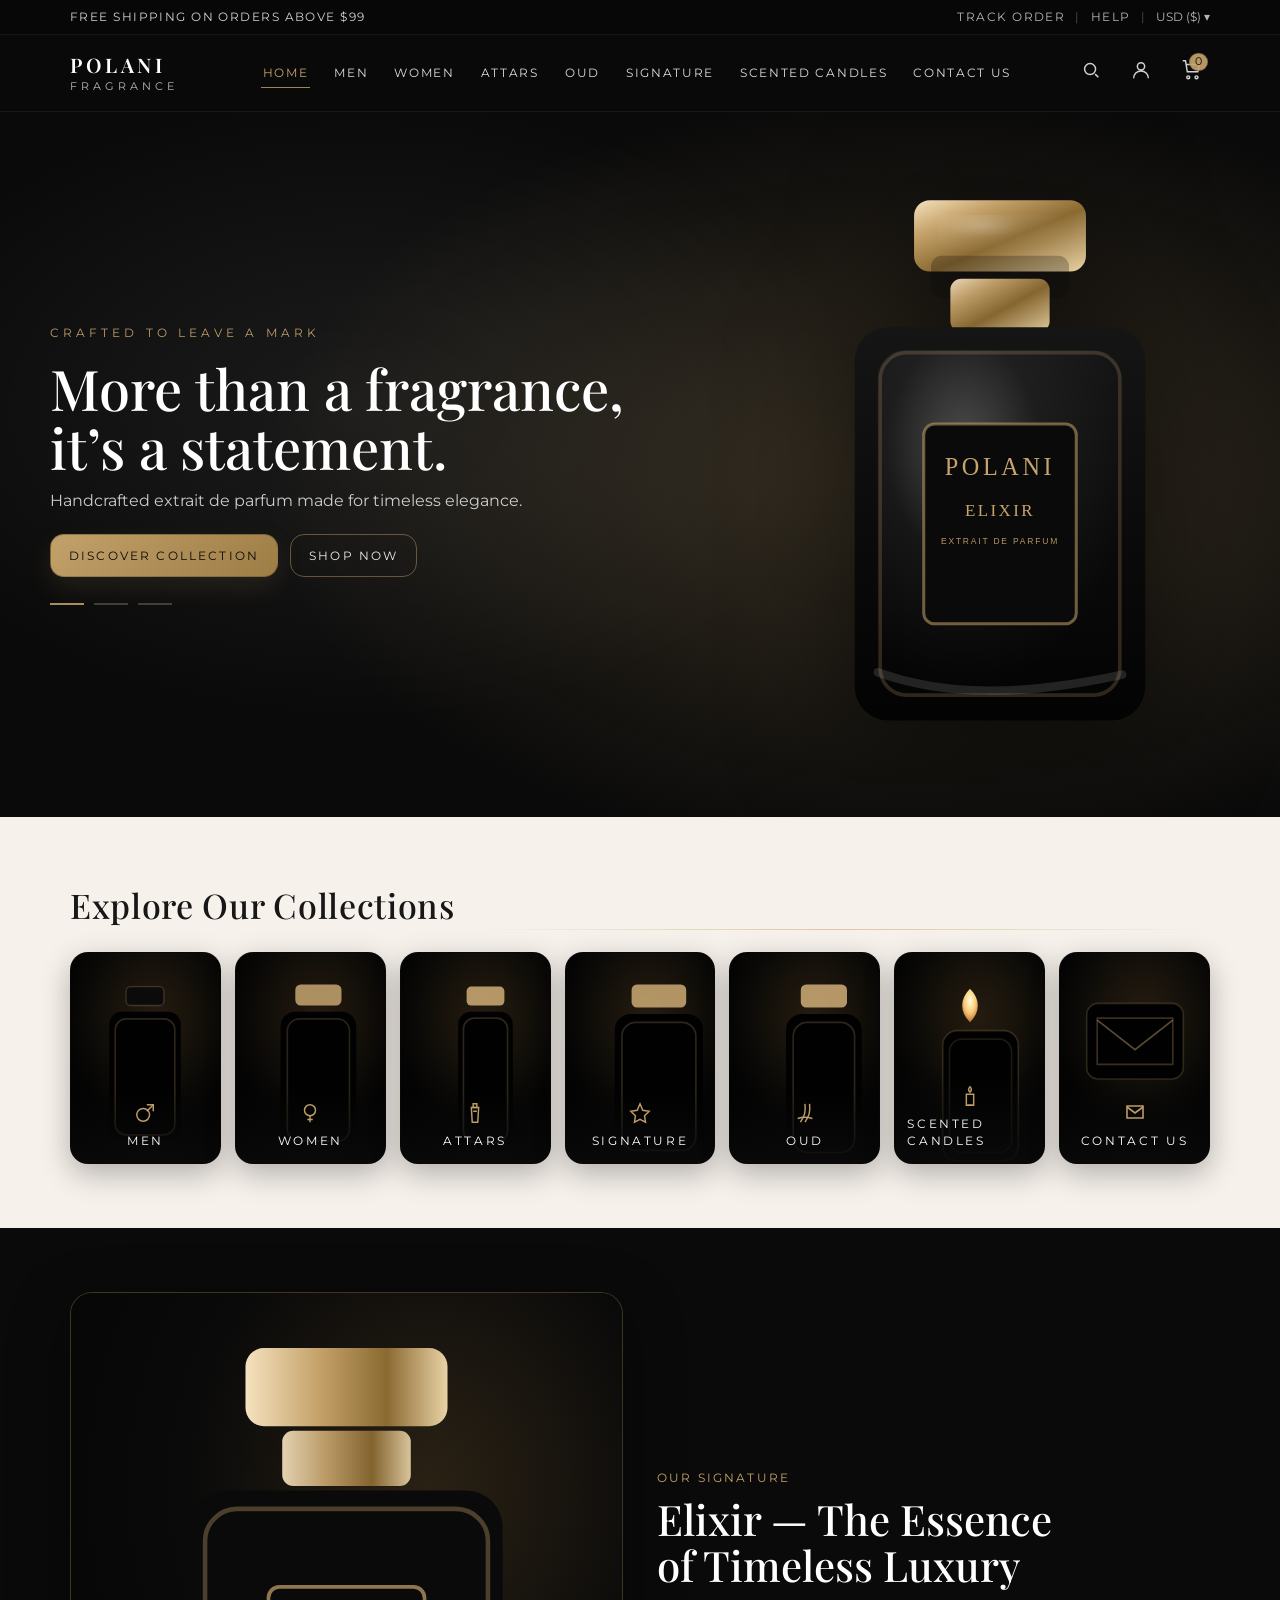
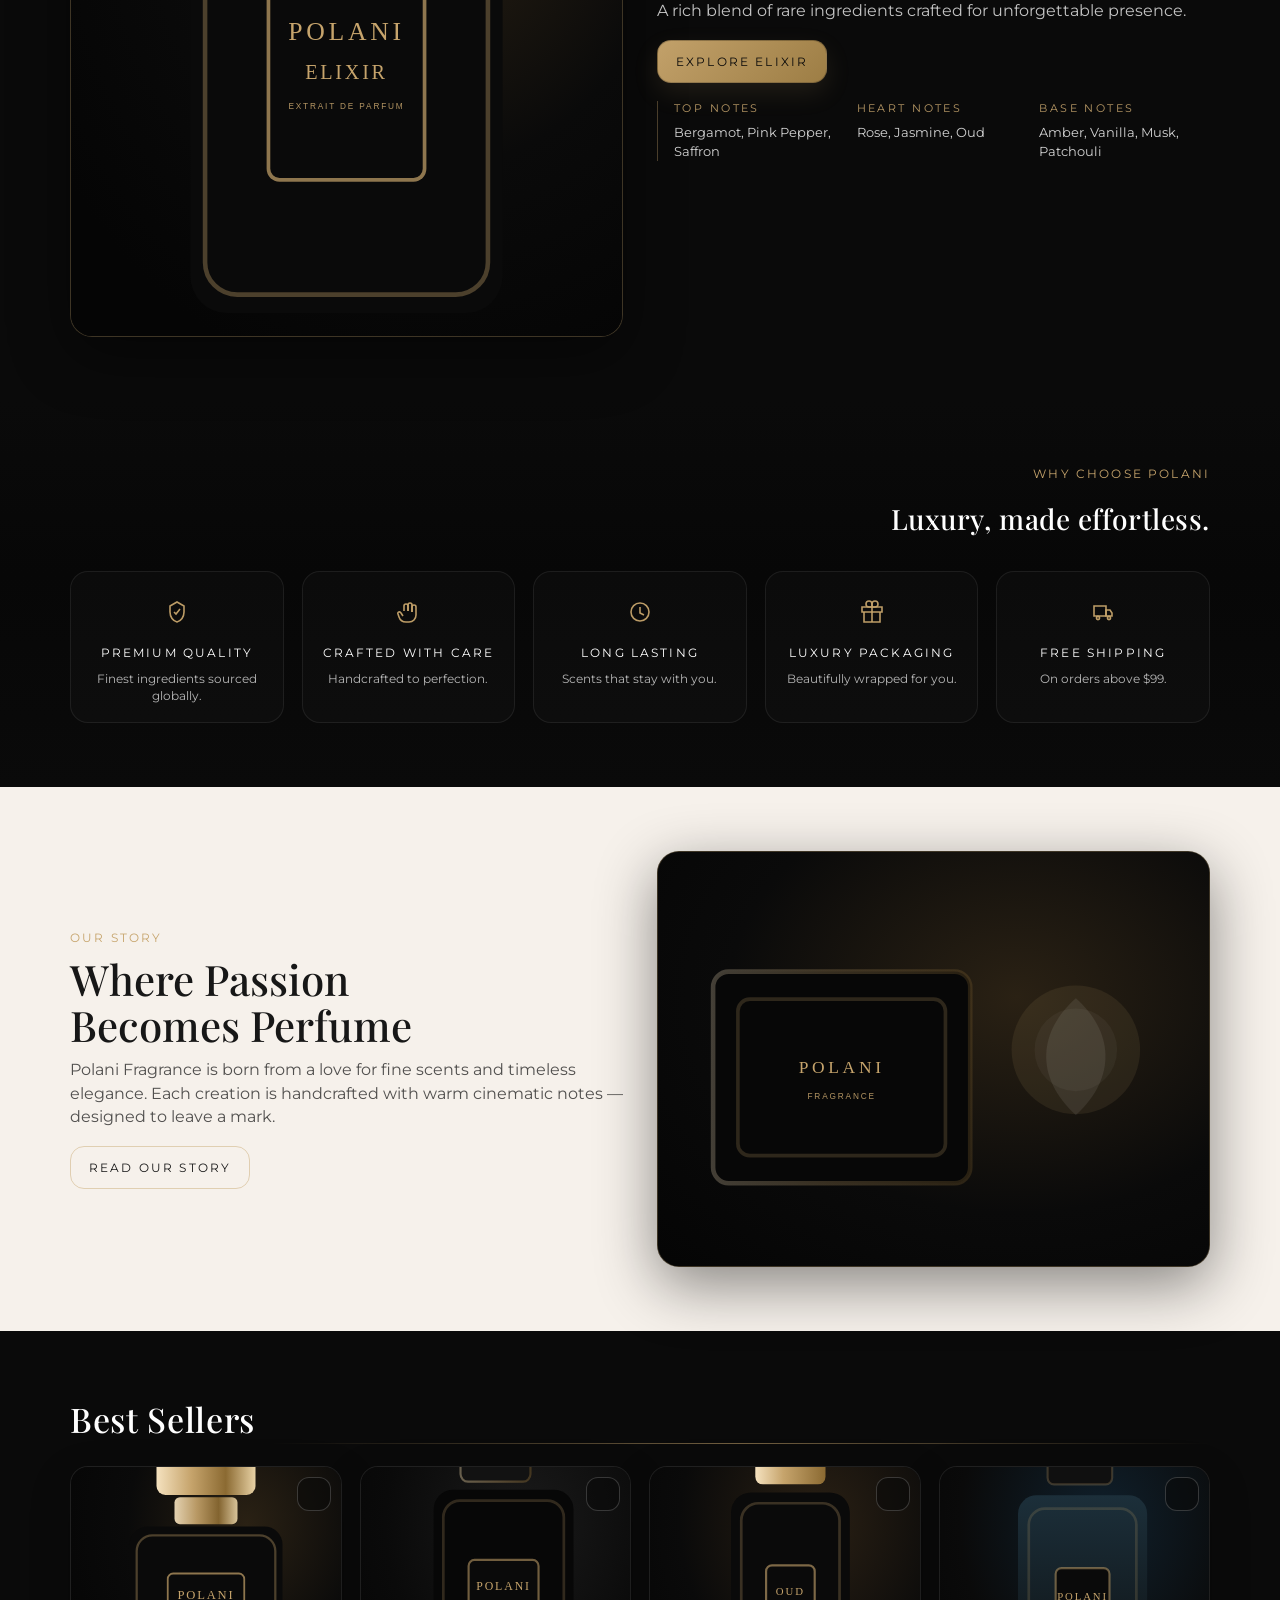
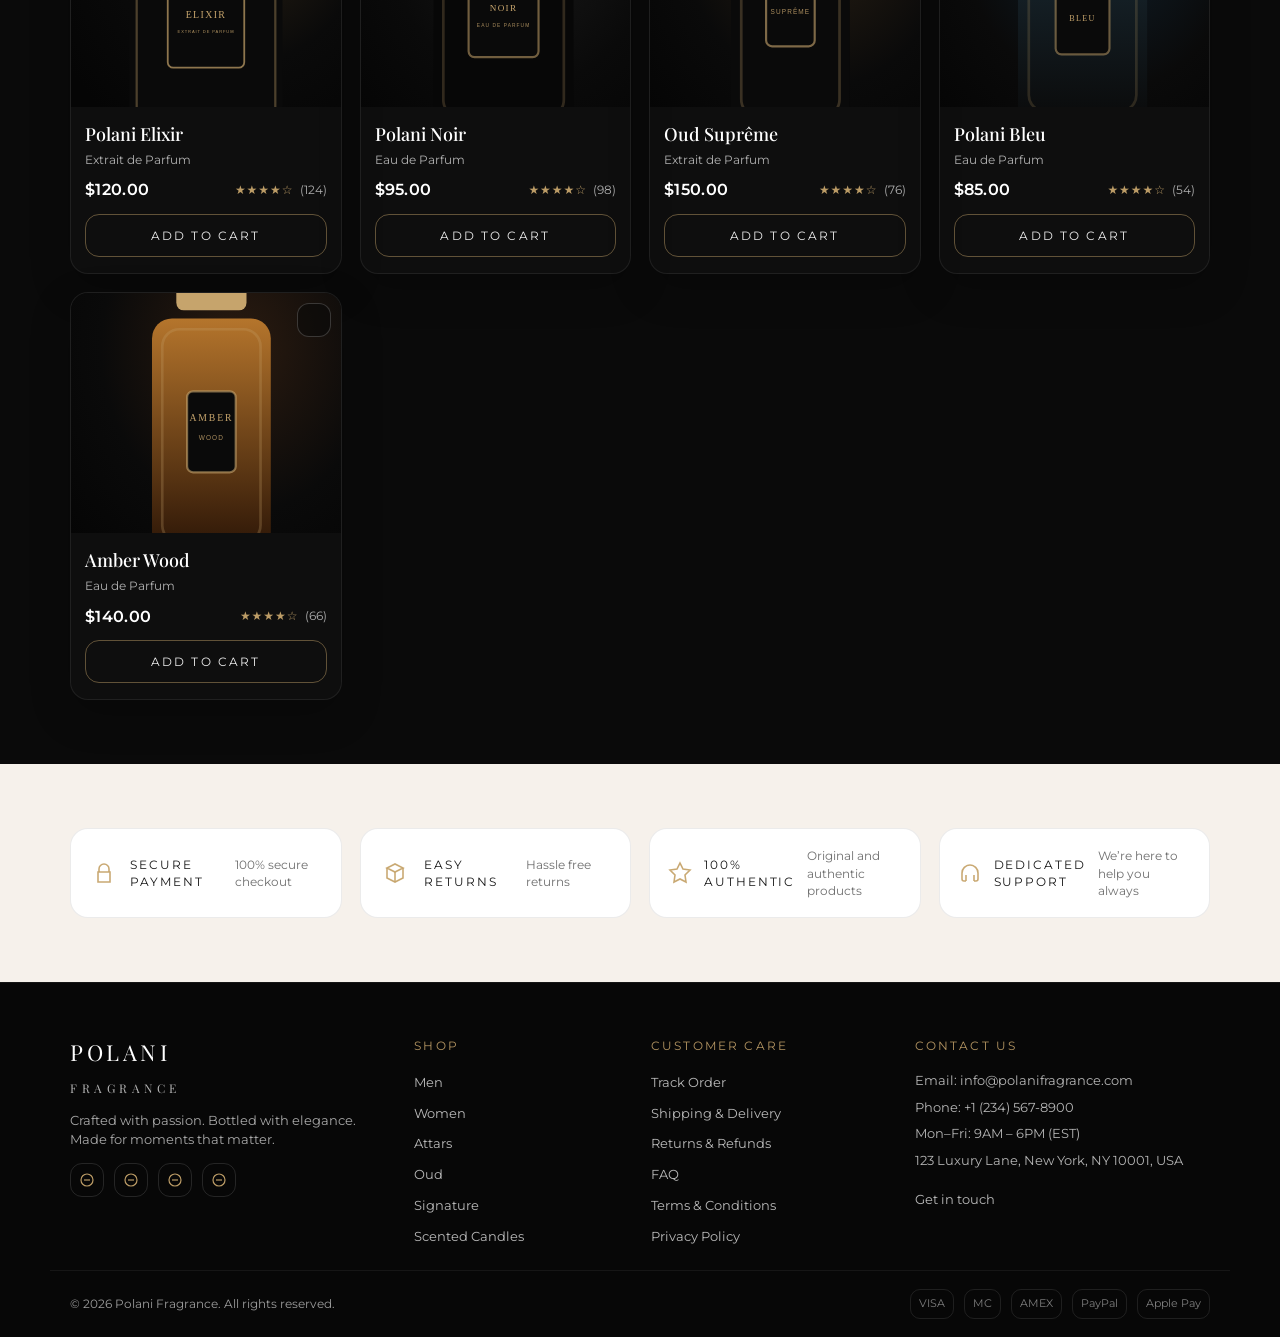
==== index.html @ 2b96217a "Initial commit: Polani Fragrance website" ====
<!doctype html>
<html lang="en">
  <head>
    <meta charset="UTF-8" />
    <meta name="viewport" content="width=device-width, initial-scale=1.0" />
    <title>Polani Fragrance — Luxury Fragrance Boutique</title>
    <meta
      name="description"
      content="More than a fragrance — it’s a statement. Handcrafted extrait de parfum made for timeless elegance."
    />
    <link rel="preconnect" href="https://fonts.googleapis.com" />
    <link rel="preconnect" href="https://fonts.gstatic.com" crossorigin />
    <link
      href="https://fonts.googleapis.com/css2?family=Playfair+Display:wght@400;500;600&family=Montserrat:wght@300;400;500;600&display=swap"
      rel="stylesheet"
    />
    <link rel="stylesheet" href="css/styles.css" />
    <script defer src="js/data.js"></script>
    <script defer src="js/app.js"></script>
  </head>
  <body>
    <a class="skip-link" href="#main">Skip to content</a>

    <div class="topbar">
      <div class="container topbar__inner">
        <div class="topbar__left">FREE SHIPPING ON ORDERS ABOVE $99</div>
        <div class="topbar__right">
          <a class="topbar__link" href="men.html">Track Order</a>
          <span class="topbar__sep">|</span>
          <a class="topbar__link" href="contact.html">Help</a>
          <span class="topbar__sep">|</span>
          <button class="topbar__btn" type="button" data-currency>
            USD ($) <span aria-hidden="true">▾</span>
          </button>
        </div>
      </div>
    </div>

    <header class="header" data-header>
      <div class="container header__inner">
        <a class="brand" href="index.html" aria-label="Polani Fragrance Home">
          <span class="brand__wordmark">POLANI</span>
          <span class="brand__sub">FRAGRANCE</span>
        </a>

        <button class="nav-toggle" type="button" aria-label="Open menu" data-nav-toggle>
          <span class="nav-toggle__bar"></span>
          <span class="nav-toggle__bar"></span>
          <span class="nav-toggle__bar"></span>
        </button>

        <nav class="nav" aria-label="Primary" data-nav>
          <a class="nav__link is-active" href="index.html">Home</a>
          <a class="nav__link" href="men.html">Men</a>
          <a class="nav__link" href="men.html#women">Women</a>
          <a class="nav__link" href="men.html#attars">Attars</a>
          <a class="nav__link" href="men.html#oud">Oud</a>
          <a class="nav__link" href="index.html#signature">Signature</a>
          <a class="nav__link" href="men.html#candles">Scented Candles</a>
          <a class="nav__link" href="contact.html">Contact Us</a>
        </nav>

        <div class="header-actions">
          <button class="icon-btn" type="button" aria-label="Search" data-search-open>
            <span class="icon" aria-hidden="true" data-icon="search"></span>
          </button>
          <button class="icon-btn" type="button" aria-label="Account">
            <span class="icon" aria-hidden="true" data-icon="user"></span>
          </button>
          <a class="icon-btn" href="cart.html" aria-label="Cart">
            <span class="icon" aria-hidden="true" data-icon="cart"></span>
            <span class="badge" data-cart-count>0</span>
          </a>
        </div>
      </div>
    </header>

    <main id="main">
      <section class="hero">
        <div class="hero__bg" aria-hidden="true"></div>
        <div class="container hero__inner">
          <div class="hero__content">
            <div class="hero__kicker">CRAFTED TO LEAVE A MARK</div>
            <h1 class="hero__title">More than a fragrance,<br />it’s a statement.</h1>
            <p class="hero__subtitle">
              Handcrafted extrait de parfum made for timeless elegance.
            </p>
            <div class="hero__actions">
              <a class="btn btn--primary" href="men.html">Discover Collection</a>
              <a class="btn btn--ghost" href="men.html#bestsellers">Shop Now</a>
            </div>

            <div class="hero-dots" aria-label="Featured slides">
              <button class="hero-dots__dot is-active" type="button" data-hero-dot="0">
                <span class="sr-only">Slide 1</span>
              </button>
              <button class="hero-dots__dot" type="button" data-hero-dot="1">
                <span class="sr-only">Slide 2</span>
              </button>
              <button class="hero-dots__dot" type="button" data-hero-dot="2">
                <span class="sr-only">Slide 3</span>
              </button>
            </div>
          </div>

          <div class="hero__media" aria-hidden="true">
            <img class="hero__img" src="assets/hero-bottle.svg" alt="" />
          </div>
        </div>
      </section>

      <section class="section section--ivory" id="collections">
        <div class="container">
          <div class="section-head">
            <h2 class="section-title">Explore Our Collections</h2>
            <div class="section-rule" aria-hidden="true"></div>
          </div>

          <div class="category-grid">
            <a class="category-card" href="men.html">
              <img src="assets/cat-men.svg" alt="" />
              <div class="category-card__meta">
                <span class="category-card__icon" aria-hidden="true" data-icon="men"></span>
                <div class="category-card__label">MEN</div>
              </div>
            </a>
            <a class="category-card" href="men.html#women">
              <img src="assets/cat-women.svg" alt="" />
              <div class="category-card__meta">
                <span class="category-card__icon" aria-hidden="true" data-icon="women"></span>
                <div class="category-card__label">WOMEN</div>
              </div>
            </a>
            <a class="category-card" href="men.html#attars">
              <img src="assets/cat-attars.svg" alt="" />
              <div class="category-card__meta">
                <span class="category-card__icon" aria-hidden="true" data-icon="attar"></span>
                <div class="category-card__label">ATTARS</div>
              </div>
            </a>
            <a class="category-card" href="#signature">
              <img src="assets/cat-signature.svg" alt="" />
              <div class="category-card__meta">
                <span class="category-card__icon" aria-hidden="true" data-icon="star"></span>
                <div class="category-card__label">SIGNATURE</div>
              </div>
            </a>
            <a class="category-card" href="men.html#oud">
              <img src="assets/cat-oud.svg" alt="" />
              <div class="category-card__meta">
                <span class="category-card__icon" aria-hidden="true" data-icon="oud"></span>
                <div class="category-card__label">OUD</div>
              </div>
            </a>
            <a class="category-card" href="men.html#candles">
              <img src="assets/cat-candles.svg" alt="" />
              <div class="category-card__meta">
                <span class="category-card__icon" aria-hidden="true" data-icon="candle"></span>
                <div class="category-card__label">SCENTED CANDLES</div>
              </div>
            </a>
            <a class="category-card" href="contact.html">
              <img src="assets/cat-contact.svg" alt="" />
              <div class="category-card__meta">
                <span class="category-card__icon" aria-hidden="true" data-icon="mail"></span>
                <div class="category-card__label">CONTACT US</div>
              </div>
            </a>
          </div>
        </div>
      </section>

      <section class="section" id="signature">
        <div class="container split">
          <div class="split__media">
            <img class="frame-img" src="assets/product-elixir.svg" alt="Polani Elixir bottle" />
          </div>
          <div class="split__content">
            <div class="eyebrow">OUR SIGNATURE</div>
            <h2 class="split__title">Elixir — The Essence<br />of Timeless Luxury</h2>
            <p class="split__text">
              A rich blend of rare ingredients crafted for unforgettable presence.
            </p>
            <div class="split__actions">
              <a class="btn btn--primary" href="product.html?id=elixir">Explore Elixir</a>
            </div>

            <div class="notes">
              <div class="notes__col">
                <div class="notes__label">TOP NOTES</div>
                <div class="notes__value">Bergamot, Pink Pepper, Saffron</div>
              </div>
              <div class="notes__col">
                <div class="notes__label">HEART NOTES</div>
                <div class="notes__value">Rose, Jasmine, Oud</div>
              </div>
              <div class="notes__col">
                <div class="notes__label">BASE NOTES</div>
                <div class="notes__value">Amber, Vanilla, Musk, Patchouli</div>
              </div>
            </div>
          </div>
        </div>
      </section>

      <section class="section section--dark">
        <div class="container">
          <div class="section-head section-head--center">
            <div class="eyebrow">WHY CHOOSE POLANI</div>
            <h2 class="section-title section-title--small">Luxury, made effortless.</h2>
          </div>

          <div class="features">
            <div class="feature">
              <div class="feature__icon" aria-hidden="true" data-icon="quality"></div>
              <div class="feature__title">Premium Quality</div>
              <div class="feature__text">Finest ingredients sourced globally.</div>
            </div>
            <div class="feature">
              <div class="feature__icon" aria-hidden="true" data-icon="hand"></div>
              <div class="feature__title">Crafted With Care</div>
              <div class="feature__text">Handcrafted to perfection.</div>
            </div>
            <div class="feature">
              <div class="feature__icon" aria-hidden="true" data-icon="clock"></div>
              <div class="feature__title">Long Lasting</div>
              <div class="feature__text">Scents that stay with you.</div>
            </div>
            <div class="feature">
              <div class="feature__icon" aria-hidden="true" data-icon="gift"></div>
              <div class="feature__title">Luxury Packaging</div>
              <div class="feature__text">Beautifully wrapped for you.</div>
            </div>
            <div class="feature">
              <div class="feature__icon" aria-hidden="true" data-icon="truck"></div>
              <div class="feature__title">Free Shipping</div>
              <div class="feature__text">On orders above $99.</div>
            </div>
          </div>
        </div>
      </section>

      <section class="section section--ivory">
        <div class="container split split--reverse" id="story">
          <div class="split__media">
            <img class="frame-img" src="assets/story-packaging.svg" alt="Luxury packaging" />
          </div>
          <div class="split__content">
            <div class="eyebrow">OUR STORY</div>
            <h2 class="split__title">Where Passion<br />Becomes Perfume</h2>
            <p class="split__text">
              Polani Fragrance is born from a love for fine scents and timeless elegance.
              Each creation is handcrafted with warm cinematic notes — designed to leave a mark.
            </p>
            <div class="split__actions">
              <a class="btn btn--ghost btn--dark" href="about.html">Read Our Story</a>
            </div>
          </div>
        </div>
      </section>

      <section class="section" id="bestsellers">
        <div class="container">
          <div class="section-head">
            <h2 class="section-title">Best Sellers</h2>
            <div class="section-rule" aria-hidden="true"></div>
          </div>

          <div class="product-grid" data-product-grid="bestsellers"></div>
        </div>
      </section>

      <section class="trust section section--ivory">
        <div class="container trust__grid">
          <div class="trust__item">
            <span class="trust__icon" aria-hidden="true" data-icon="lock"></span>
            <div class="trust__title">Secure Payment</div>
            <div class="trust__text">100% secure checkout</div>
          </div>
          <div class="trust__item">
            <span class="trust__icon" aria-hidden="true" data-icon="box"></span>
            <div class="trust__title">Easy Returns</div>
            <div class="trust__text">Hassle free returns</div>
          </div>
          <div class="trust__item">
            <span class="trust__icon" aria-hidden="true" data-icon="badge"></span>
            <div class="trust__title">100% Authentic</div>
            <div class="trust__text">Original and authentic products</div>
          </div>
          <div class="trust__item">
            <span class="trust__icon" aria-hidden="true" data-icon="headset"></span>
            <div class="trust__title">Dedicated Support</div>
            <div class="trust__text">We’re here to help you always</div>
          </div>
        </div>
      </section>
    </main>

    <footer class="footer">
      <div class="container footer__grid">
        <div class="footer__brand">
          <div class="footer__logo">POLANI<br /><span>FRAGRANCE</span></div>
          <p class="footer__desc">Crafted with passion. Bottled with elegance. Made for moments that matter.</p>
          <div class="social">
            <a class="social__link" href="#" aria-label="Instagram" data-icon="ig"></a>
            <a class="social__link" href="#" aria-label="TikTok" data-icon="tt"></a>
            <a class="social__link" href="#" aria-label="Facebook" data-icon="fb"></a>
            <a class="social__link" href="#" aria-label="YouTube" data-icon="yt"></a>
          </div>
        </div>

        <div class="footer__col">
          <div class="footer__title">Shop</div>
          <a class="footer__link" href="men.html">Men</a>
          <a class="footer__link" href="men.html#women">Women</a>
          <a class="footer__link" href="men.html#attars">Attars</a>
          <a class="footer__link" href="men.html#oud">Oud</a>
          <a class="footer__link" href="index.html#signature">Signature</a>
          <a class="footer__link" href="men.html#candles">Scented Candles</a>
        </div>

        <div class="footer__col">
          <div class="footer__title">Customer Care</div>
          <a class="footer__link" href="#">Track Order</a>
          <a class="footer__link" href="#">Shipping &amp; Delivery</a>
          <a class="footer__link" href="#">Returns &amp; Refunds</a>
          <a class="footer__link" href="#">FAQ</a>
          <a class="footer__link" href="#">Terms &amp; Conditions</a>
          <a class="footer__link" href="#">Privacy Policy</a>
        </div>

        <div class="footer__col">
          <div class="footer__title">Contact Us</div>
          <div class="footer__info">Email: info@polanifragrance.com</div>
          <div class="footer__info">Phone: +1 (234) 567-8900</div>
          <div class="footer__info">Mon–Fri: 9AM – 6PM (EST)</div>
          <div class="footer__info">123 Luxury Lane, New York, NY 10001, USA</div>
          <a class="footer__link footer__link--cta" href="contact.html">Get in touch</a>
        </div>
      </div>

      <div class="container footer__bottom">
        <div class="footer__copy">© <span data-year></span> Polani Fragrance. All rights reserved.</div>
        <div class="footer__payments" aria-label="Payments">
          <span class="pay">VISA</span>
          <span class="pay">MC</span>
          <span class="pay">AMEX</span>
          <span class="pay">PayPal</span>
          <span class="pay">Apple Pay</span>
        </div>
      </div>
    </footer>

    <div class="drawer" role="dialog" aria-modal="true" aria-label="Search" hidden data-search>
      <div class="drawer__overlay" data-search-close></div>
      <div class="drawer__panel">
        <div class="drawer__head">
          <div class="drawer__title">Search</div>
          <button class="icon-btn" type="button" aria-label="Close" data-search-close>
            <span class="icon" aria-hidden="true" data-icon="x"></span>
          </button>
        </div>
        <form class="search" data-search-form>
          <label class="sr-only" for="q">Search</label>
          <input id="q" name="q" class="search__input" type="search" placeholder="Search products…" />
          <button class="btn btn--primary" type="submit">Search</button>
        </form>
        <div class="search__hint">Tip: try “Elixir”, “Oud”, “Candle”.</div>
      </div>
    </div>
  </body>
</html>
---- css/styles.css ----
:root{
  --bg:#0A0A0A;
  --ivory:#F6F1EB;
  --gold:#C6A46C;
  --muted:#B8B8B8;
  --white:#FFFFFF;
  --shadow: 0 18px 60px rgba(0,0,0,.45);
  --radius: 16px;
  --radius-sm: 12px;
  --border: 1px solid rgba(198,164,108,.28);
  --serif: "Playfair Display", Georgia, "Times New Roman", serif;
  --sans: "Montserrat", system-ui, -apple-system, Segoe UI, Roboto, Arial, sans-serif;
  --container: 1180px;
}

*{box-sizing:border-box}
html,body{height:100%}
body{
  margin:0;
  font-family:var(--sans);
  background:var(--bg);
  color:var(--white);
  line-height:1.45;
}
img{max-width:100%; height:auto; display:block}
a{color:inherit; text-decoration:none}
button,input,select,textarea{font:inherit}

.container{max-width:var(--container); margin:0 auto; padding:0 20px}
.sr-only{
  position:absolute !important; width:1px; height:1px; padding:0; margin:-1px;
  overflow:hidden; clip:rect(0,0,0,0); border:0;
}
.skip-link{
  position:absolute; left:12px; top:12px; padding:10px 12px;
  background:rgba(10,10,10,.92); border:var(--border); border-radius:10px;
  transform:translateY(-140%); transition:transform .2s ease;
  z-index:2000;
}
.skip-link:focus{transform:translateY(0)}

.topbar{
  background:#070707;
  border-bottom:1px solid rgba(255,255,255,.06);
  color:rgba(255,255,255,.82);
  font-size:12px;
  letter-spacing:.12em;
  text-transform:uppercase;
}
.topbar__inner{display:flex; align-items:center; justify-content:space-between; gap:14px; min-height:34px}
.topbar__right{display:flex; align-items:center; gap:10px}
.topbar__sep{opacity:.35}
.topbar__link{opacity:.86}
.topbar__link:hover{opacity:1; color:var(--gold)}
.topbar__btn{
  background:transparent; color:inherit; border:0; padding:0; cursor:pointer; opacity:.86;
}
.topbar__btn:hover{opacity:1; color:var(--gold)}

.header{
  position:sticky;
  top:0;
  z-index:1200;
  background:rgba(10,10,10,.74);
  backdrop-filter:blur(10px);
  border-bottom:1px solid rgba(255,255,255,.06);
}
.header--simple{position:sticky}
.header__inner{display:flex; align-items:center; gap:18px; min-height:76px}
.brand{display:flex; flex-direction:column; line-height:1}
.brand__wordmark{
  font-family:var(--serif);
  font-weight:600;
  letter-spacing:.18em;
  font-size:20px;
}
.brand__sub{
  font-size:11px;
  letter-spacing:.36em;
  margin-top:6px;
  color:rgba(255,255,255,.7);
}

.nav{
  display:flex;
  gap:22px;
  margin-left:24px;
  flex:1;
  justify-content:center;
}
.nav--simple{justify-content:flex-start}
.nav__link{
  font-size:12px;
  text-transform:uppercase;
  letter-spacing:.14em;
  color:rgba(255,255,255,.86);
  padding:10px 2px;
  position:relative;
}
.nav__link:hover{color:var(--gold)}
.nav__link.is-active{color:var(--gold)}
.nav__link.is-active:after{
  content:"";
  position:absolute; left:0; right:0; bottom:4px; height:1px;
  background:rgba(198,164,108,.8);
}

.header-actions{display:flex; align-items:center; gap:12px}
.icon-btn{
  background:transparent;
  border:0;
  color:inherit;
  padding:8px;
  border-radius:12px;
  cursor:pointer;
  position:relative;
}
.icon-btn:hover{background:rgba(255,255,255,.06)}
.badge{
  position:absolute;
  top:2px; right:2px;
  min-width:18px; height:18px;
  padding:0 5px;
  border-radius:99px;
  background:rgba(198,164,108,.92);
  color:#0A0A0A;
  font-size:11px;
  display:flex; align-items:center; justify-content:center;
  border:1px solid rgba(0,0,0,.24);
}

.nav-toggle{
  display:none;
  background:transparent;
  border:0;
  padding:10px;
  border-radius:12px;
  cursor:pointer;
}
.nav-toggle:hover{background:rgba(255,255,255,.06)}
.nav-toggle__bar{display:block; width:22px; height:2px; background:rgba(255,255,255,.8); margin:4px 0}

.section{padding:64px 0}
.section--ivory{background:var(--ivory); color:#171717}
.section--dark{background:linear-gradient(180deg, #0A0A0A, #070707 45%, #0A0A0A)}
.section-head{display:flex; align-items:flex-end; justify-content:space-between; gap:16px; margin-bottom:22px}
.section-head--center{justify-content:center; text-align:center; flex-direction:column}
.section-title{
  font-family:var(--serif);
  margin:0;
  font-weight:500;
  letter-spacing:.02em;
  font-size:34px;
}
.section-title--small{font-size:28px}
.section-rule{
  height:1px; flex:1;
  background:linear-gradient(90deg, rgba(198,164,108,.0), rgba(198,164,108,.55), rgba(198,164,108,.0));
}
.eyebrow{
  color:var(--gold);
  font-size:12px;
  letter-spacing:.18em;
  text-transform:uppercase;
}
.muted{color:rgba(255,255,255,.66)}
.section--ivory .muted{color:rgba(23,23,23,.66)}

.hero{
  position:relative;
  min-height:640px;
  display:flex;
  align-items:center;
  overflow:hidden;
}
.hero__bg{
  position:absolute; inset:0;
  background:
    radial-gradient(1200px 700px at 72% 52%, rgba(198,164,108,.24), rgba(10,10,10,.0) 55%),
    radial-gradient(900px 560px at 28% 42%, rgba(255,255,255,.07), rgba(10,10,10,.0) 56%),
    linear-gradient(180deg, rgba(10,10,10,.88), rgba(10,10,10,.96));
}
.hero__inner{
  position:relative;
  display:grid;
  grid-template-columns: 1.1fr .9fr;
  align-items:center;
  gap:36px;
  padding:56px 0;
}
.hero__kicker{
  color:rgba(198,164,108,.94);
  text-transform:uppercase;
  font-size:12px;
  letter-spacing:.34em;
  margin-bottom:18px;
}
.hero__title{
  font-family:var(--serif);
  font-weight:500;
  margin:0 0 12px;
  font-size:56px;
  line-height:1.05;
}
.hero__subtitle{margin:0 0 22px; color:rgba(255,255,255,.78); max-width:520px}
.hero__actions{display:flex; gap:12px; flex-wrap:wrap}
.hero__media{display:flex; justify-content:flex-end}
.hero__img{
  width:min(460px, 100%);
  filter: drop-shadow(0 18px 60px rgba(0,0,0,.55));
  transform: translateY(8px);
}
.hero-dots{display:flex; gap:10px; margin-top:26px}
.hero-dots__dot{
  width:34px; height:2px; border:0; cursor:pointer;
  background:rgba(255,255,255,.2);
}
.hero-dots__dot.is-active{background:rgba(198,164,108,.85)}

.btn{
  display:inline-flex; align-items:center; justify-content:center;
  padding:12px 18px;
  border-radius:14px;
  border:1px solid transparent;
  font-size:12px;
  text-transform:uppercase;
  letter-spacing:.18em;
  cursor:pointer;
  gap:10px;
  transition: transform .15s ease, background .15s ease, border-color .15s ease, color .15s ease;
  user-select:none;
}
.btn:active{transform:translateY(1px)}
.btn--primary{
  background:linear-gradient(135deg, rgba(198,164,108,.98), rgba(160,128,70,.98));
  color:#0A0A0A;
  border-color:rgba(0,0,0,.22);
  box-shadow: 0 10px 26px rgba(198,164,108,.12);
}
.btn--primary:hover{filter:brightness(1.03)}
.btn--ghost{
  background:transparent;
  border-color:rgba(198,164,108,.45);
  color:rgba(255,255,255,.92);
}
.btn--ghost:hover{border-color:rgba(198,164,108,.9); color:var(--gold)}
.btn--dark{color:#171717}
.section--ivory .btn--ghost{color:#171717}
.section--ivory .btn--ghost:hover{color:#171717; border-color:rgba(23,23,23,.35)}
.w-100{width:100%}

.category-grid{
  display:grid;
  grid-template-columns:repeat(7, minmax(0,1fr));
  gap:14px;
}
.category-card{
  border-radius:18px;
  overflow:hidden;
  background:#0A0A0A;
  color:var(--white);
  border:1px solid rgba(0,0,0,.25);
  box-shadow: 0 10px 30px rgba(0,0,0,.28);
  position:relative;
  transform:translateZ(0);
  transition: transform .18s ease, box-shadow .18s ease;
}
.category-card:hover{transform:translateY(-3px); box-shadow:0 18px 40px rgba(0,0,0,.34)}
.category-card img{width:100%; height:210px; object-fit:cover; filter:saturate(.9) contrast(1.05)}
.category-card__meta{
  position:absolute; left:0; right:0; bottom:0;
  padding:12px 12px 14px;
  background:linear-gradient(180deg, rgba(10,10,10,0), rgba(10,10,10,.92));
  display:flex; flex-direction:column; align-items:center; gap:8px;
}
.category-card__label{font-size:12px; letter-spacing:.22em; text-transform:uppercase}
.category-card__icon{color:rgba(198,164,108,.9)}

.split{
  display:grid;
  grid-template-columns: 1fr 1fr;
  gap:34px;
  align-items:center;
}
.split--reverse{grid-template-columns: 1fr 1fr}
.split--reverse .split__media{order:2}
.split__title{
  font-family:var(--serif);
  font-weight:500;
  font-size:42px;
  line-height:1.1;
  margin:10px 0 10px;
}
.split__text{margin:0 0 18px; color:rgba(255,255,255,.76)}
.section--ivory .split__text{color:rgba(23,23,23,.74)}
.frame-img{
  border-radius:22px;
  border:1px solid rgba(198,164,108,.28);
  box-shadow: var(--shadow);
  background:#0A0A0A;
}
.notes{
  display:grid;
  grid-template-columns: 1fr 1fr 1fr;
  gap:12px;
  margin-top:18px;
  border-left:1px solid rgba(198,164,108,.35);
  padding-left:16px;
}
.notes--compact{grid-template-columns: 1fr; border-left:0; padding-left:0}
.notes__label{font-size:11px; letter-spacing:.22em; text-transform:uppercase; color:rgba(198,164,108,.92)}
.notes__value{font-size:13px; color:rgba(255,255,255,.82); margin-top:6px}
.section--ivory .notes__value{color:rgba(23,23,23,.72)}

.features{
  display:grid;
  grid-template-columns: repeat(5, minmax(0,1fr));
  gap:18px;
  padding-top:10px;
}
.feature{
  text-align:center;
  padding:18px 14px;
  border-radius:18px;
  border:1px solid rgba(255,255,255,.07);
  background:rgba(255,255,255,.02);
}
.feature__icon{width:44px; height:44px; margin:0 auto 10px; color:rgba(198,164,108,.9)}
.feature__title{font-size:12px; letter-spacing:.18em; text-transform:uppercase; margin-bottom:8px}
.feature__text{font-size:12px; color:rgba(255,255,255,.7)}

.product-grid{
  display:grid;
  grid-template-columns:repeat(4, minmax(0,1fr));
  gap:18px;
}
.card{
  background:rgba(255,255,255,.02);
  border:1px solid rgba(255,255,255,.07);
  border-radius:18px;
  overflow:hidden;
  box-shadow: 0 14px 40px rgba(0,0,0,.22);
}
.section--ivory .card{
  background:#fff;
  border:1px solid rgba(0,0,0,.08);
  box-shadow: 0 16px 40px rgba(0,0,0,.12);
}
.card__media{position:relative; background:#0A0A0A}
.card__media img{width:100%; height:240px; object-fit:cover}
.wish{
  position:absolute; top:10px; right:10px;
  width:34px; height:34px; border-radius:12px;
  display:flex; align-items:center; justify-content:center;
  border:1px solid rgba(255,255,255,.18);
  background:rgba(10,10,10,.55);
}
.wish.is-on{border-color:rgba(198,164,108,.85)}
.card__body{padding:14px 14px 16px}
.card__name{font-family:var(--serif); font-weight:500; margin:0; font-size:18px}
.card__type{font-size:12px; color:rgba(255,255,255,.68); margin-top:4px}
.section--ivory .card__type{color:rgba(23,23,23,.62)}
.card__row{display:flex; align-items:center; justify-content:space-between; gap:10px; margin-top:10px}
.price{font-weight:600; letter-spacing:.02em}
.rating{display:flex; align-items:center; gap:6px; color:rgba(198,164,108,.95); font-size:12px}
.stars{letter-spacing:.08em}
.card__actions{margin-top:12px}
.card__actions .btn{width:100%}

.trust__grid{
  display:grid;
  grid-template-columns:repeat(4, minmax(0,1fr));
  gap:18px;
}
.trust__item{
  background:#fff;
  border:1px solid rgba(0,0,0,.08);
  border-radius:18px;
  padding:18px;
  display:flex;
  align-items:center;
  gap:12px;
}
.trust__icon{width:34px; height:34px; color:rgba(198,164,108,.95)}
.trust__title{font-size:12px; letter-spacing:.16em; text-transform:uppercase}
.trust__text{font-size:12px; color:rgba(23,23,23,.62)}

.footer{
  padding:54px 0 18px;
  background:#070707;
  border-top:1px solid rgba(255,255,255,.06);
}
.footer__grid{
  display:grid;
  grid-template-columns: 1.2fr .8fr .9fr 1.1fr;
  gap:22px;
}
.footer__logo{
  font-family:var(--serif);
  font-size:22px;
  letter-spacing:.16em;
}
.footer__logo span{font-size:12px; letter-spacing:.38em; color:rgba(255,255,255,.7)}
.footer__desc{color:rgba(255,255,255,.65); font-size:13px; margin:10px 0 14px; max-width:340px}
.footer__title{
  font-size:12px;
  letter-spacing:.18em;
  text-transform:uppercase;
  color:rgba(198,164,108,.9);
  margin-bottom:12px;
}
.footer__link{
  display:block;
  padding:6px 0;
  font-size:13px;
  color:rgba(255,255,255,.72);
}
.footer__link:hover{color:var(--gold)}
.footer__info{font-size:13px; color:rgba(255,255,255,.7); padding:4px 0}
.footer__link--cta{margin-top:10px}
.footer__bottom{
  display:flex;
  align-items:center;
  justify-content:space-between;
  gap:16px;
  padding-top:18px;
  margin-top:18px;
  border-top:1px solid rgba(255,255,255,.06);
  color:rgba(255,255,255,.6);
  font-size:12px;
}
.footer__payments{display:flex; gap:10px; opacity:.8}
.pay{border:1px solid rgba(255,255,255,.12); padding:6px 8px; border-radius:10px; font-size:11px}
.social{display:flex; gap:10px}
.social__link{
  width:34px; height:34px; border-radius:12px;
  border:1px solid rgba(255,255,255,.12);
  display:inline-flex; align-items:center; justify-content:center;
  color:rgba(198,164,108,.92);
}
.social__link:hover{border-color:rgba(198,164,108,.85)}

.drawer{position:fixed; inset:0; z-index:1500}
.drawer__overlay{position:absolute; inset:0; background:rgba(0,0,0,.62)}
.drawer__panel{
  position:absolute;
  right:0; top:0; bottom:0;
  width:min(440px, 92vw);
  background:#0A0A0A;
  border-left:1px solid rgba(255,255,255,.08);
  padding:18px;
  box-shadow: -18px 0 60px rgba(0,0,0,.5);
}
.drawer__head{display:flex; align-items:center; justify-content:space-between; gap:12px}
.drawer__title{font-size:12px; letter-spacing:.22em; text-transform:uppercase; color:rgba(198,164,108,.9)}
.search{display:flex; gap:10px; margin-top:14px}
.search__input{
  flex:1;
  padding:12px 12px;
  border-radius:14px;
  border:1px solid rgba(255,255,255,.12);
  background:rgba(255,255,255,.03);
  color:var(--white);
}
.search__hint{margin-top:10px; color:rgba(255,255,255,.62); font-size:13px}

.collection-hero{position:relative; overflow:hidden}
.collection-hero__bg{
  position:absolute; inset:0;
  background:
    radial-gradient(900px 520px at 72% 56%, rgba(198,164,108,.24), rgba(10,10,10,.0) 58%),
    linear-gradient(180deg, rgba(10,10,10,.92), rgba(10,10,10,.98));
}
.collection-hero__inner{
  position:relative;
  display:grid;
  grid-template-columns: 1.1fr .9fr;
  align-items:center;
  gap:18px;
  padding:48px 0;
}
.collection-hero__title{
  font-family:var(--serif);
  font-weight:500;
  margin:10px 0 8px;
  font-size:60px;
  line-height:1.02;
}
.collection-hero__text{color:rgba(255,255,255,.74); max-width:540px; margin:0}
.collection-hero__img{width:min(420px, 100%); justify-self:end; filter:drop-shadow(0 16px 52px rgba(0,0,0,.55))}

.collection-head{display:flex; align-items:flex-end; justify-content:space-between; gap:14px; margin-bottom:16px}
.breadcrumbs{font-size:12px; color:rgba(23,23,23,.62); letter-spacing:.08em}
.breadcrumbs a:hover{color:#171717}
.collection-head__right{display:flex; align-items:center; gap:14px}
.select select{
  padding:12px 12px;
  border-radius:14px;
  border:1px solid rgba(0,0,0,.14);
  background:#fff;
  min-width:170px;
}

.collection{display:grid; grid-template-columns: 280px 1fr; gap:18px}
.filters{
  background:#fff;
  border:1px solid rgba(0,0,0,.08);
  border-radius:18px;
  padding:16px;
  position:sticky;
  top:98px;
  align-self:start;
}
.filters__title{
  font-size:12px;
  letter-spacing:.18em;
  text-transform:uppercase;
  color:rgba(23,23,23,.74);
  margin-bottom:10px;
}
.filter{padding:12px 0; border-top:1px solid rgba(0,0,0,.08)}
.filter:first-of-type{border-top:0; padding-top:0}
.filter__label{
  font-size:11px;
  letter-spacing:.18em;
  text-transform:uppercase;
  color:rgba(23,23,23,.64);
  margin-bottom:10px;
}
.check{display:flex; align-items:center; gap:10px; font-size:13px; color:rgba(23,23,23,.74); padding:6px 0}
.check input{accent-color:var(--gold)}
.range input{width:100%}
.range__meta{display:flex; align-items:center; justify-content:space-between; font-size:12px; color:rgba(23,23,23,.62); margin-top:8px}
.grid-2{display:grid; grid-template-columns: 1fr 1fr; gap:12px}

.newsletter__inner{display:flex; align-items:center; justify-content:space-between; gap:18px}
.newsletter__title{font-family:var(--serif); font-size:34px; margin:0 0 6px; font-weight:500}
.newsletter__text{margin:0; color:rgba(255,255,255,.68); max-width:520px}
.newsletter__form{display:flex; gap:10px; align-items:center}
.newsletter__form input{
  width:min(380px, 56vw);
  padding:12px 12px;
  border-radius:14px;
  border:1px solid rgba(255,255,255,.12);
  background:rgba(255,255,255,.03);
  color:var(--white);
}

.contact{display:grid; grid-template-columns: 1.1fr .9fr; gap:18px; align-items:start}
.contact__card{
  background:#fff;
  border:1px solid rgba(0,0,0,.08);
  border-radius:22px;
  padding:18px;
  box-shadow: 0 18px 44px rgba(0,0,0,.12);
}
.contact__title{
  font-family:var(--serif);
  font-weight:500;
  font-size:34px;
  margin-bottom:14px;
}
.contact-form{display:grid; gap:12px}
.field{display:grid; gap:8px}
.field__label{font-size:11px; letter-spacing:.18em; text-transform:uppercase; color:rgba(23,23,23,.62)}
.field input,.field textarea{
  padding:12px 12px;
  border-radius:14px;
  border:1px solid rgba(0,0,0,.14);
  background:#fff;
}
.form-note{margin-top:10px}
.contact__info{
  background:#fff;
  border:1px solid rgba(0,0,0,.08);
  border-radius:22px;
  padding:18px;
  box-shadow: 0 18px 44px rgba(0,0,0,.12);
}
.info-row{display:flex; gap:12px; padding:14px 0; border-top:1px solid rgba(0,0,0,.08)}
.info-row:first-child{border-top:0; padding-top:0}
.info-row__icon{width:44px; height:44px; border-radius:16px; background:rgba(198,164,108,.12); color:rgba(198,164,108,.95)}
.info-row__title{font-size:12px; letter-spacing:.16em; text-transform:uppercase; color:rgba(23,23,23,.72); margin-bottom:6px}
.info-row__text{font-size:13px; color:rgba(23,23,23,.66); padding:2px 0}

.map{background:#0A0A0A}
.map__frame{
  height:340px;
  position:relative;
  background:
    radial-gradient(900px 520px at 60% 45%, rgba(198,164,108,.12), rgba(10,10,10,.0) 62%),
    linear-gradient(135deg, rgba(255,255,255,.04), rgba(255,255,255,.0) 45%),
    #0A0A0A;
  border-top:1px solid rgba(255,255,255,.06);
  border-bottom:1px solid rgba(255,255,255,.06);
}
.map__pin{position:absolute; left:50%; top:48%; transform:translate(-50%,-50%); width:44px; height:44px; color:rgba(198,164,108,.95)}
.map__card{
  position:absolute; left:50%; top:56%;
  transform:translate(-50%, 0);
  width:min(420px, 92vw);
  background:rgba(10,10,10,.9);
  border:1px solid rgba(198,164,108,.22);
  border-radius:20px;
  padding:18px;
  text-align:center;
}
.map__brand{font-family:var(--serif); letter-spacing:.14em}
.map__addr{color:rgba(255,255,255,.72); font-size:13px; margin:8px 0 12px}

.product{
  display:grid;
  grid-template-columns: 1fr 1fr;
  gap:18px;
  align-items:start;
}
.product__gallery{
  background:#fff;
  border:1px solid rgba(0,0,0,.08);
  border-radius:22px;
  padding:18px;
}
.product__img{border-radius:18px; border:1px solid rgba(0,0,0,.08); background:#0A0A0A}
.thumbs{display:flex; gap:10px; margin-top:12px}
.thumb{
  width:78px; height:78px; border-radius:16px;
  border:1px solid rgba(0,0,0,.12);
  background:#0A0A0A;
  cursor:pointer;
  overflow:hidden;
}
.thumb.is-on{border-color:rgba(198,164,108,.75)}
.thumb img{width:100%; height:100%; object-fit:cover}
.product__info{
  background:#fff;
  border:1px solid rgba(0,0,0,.08);
  border-radius:22px;
  padding:18px;
}
.product__title{font-family:var(--serif); font-weight:500; font-size:40px; margin:10px 0 6px; color:#171717}
.product__type{color:rgba(23,23,23,.62)}
.product__row{display:flex; align-items:center; justify-content:space-between; gap:12px; margin:12px 0}
.product__desc{color:rgba(23,23,23,.72); margin:0 0 12px}
.product__actions{display:flex; gap:10px; flex-wrap:wrap; margin-top:14px}
.product__actions .btn{flex:1}

.accordion{border-top:1px solid rgba(0,0,0,.1); margin-top:16px; padding-top:10px}
.accordion__head{
  width:100%;
  text-align:left;
  padding:12px 0;
  background:transparent;
  border:0;
  font-size:12px;
  letter-spacing:.16em;
  text-transform:uppercase;
  cursor:pointer;
  display:flex;
  justify-content:space-between;
  color:rgba(23,23,23,.76);
}
.accordion__body{padding:10px 0 6px}
.kv__row{display:flex; justify-content:space-between; gap:12px; padding:6px 0; color:rgba(23,23,23,.68)}

.cart__head{display:flex; align-items:center; justify-content:space-between; gap:12px; margin-bottom:14px}
.cart__grid{display:grid; grid-template-columns: 1fr 360px; gap:18px}
.cart__items{display:grid; gap:12px}
.line{
  background:#fff;
  border:1px solid rgba(0,0,0,.08);
  border-radius:18px;
  padding:14px;
  display:grid;
  grid-template-columns: 84px 1fr auto;
  gap:12px;
  align-items:center;
}
.line img{width:84px; height:84px; border-radius:16px; border:1px solid rgba(0,0,0,.08); background:#0A0A0A}
.line__name{font-family:var(--serif); font-size:18px; margin:0; color:#171717}
.line__meta{color:rgba(23,23,23,.62); font-size:12px; margin-top:4px}
.qty{display:flex; align-items:center; gap:10px}
.qty button{width:34px; height:34px; border-radius:12px; border:1px solid rgba(0,0,0,.12); background:#fff; cursor:pointer}
.qty input{width:48px; text-align:center; border:1px solid rgba(0,0,0,.12); border-radius:12px; padding:8px 6px}
.summary{
  background:#fff;
  border:1px solid rgba(0,0,0,.08);
  border-radius:18px;
  padding:16px;
  position:sticky;
  top:98px;
}
.summary__title{font-size:12px; letter-spacing:.18em; text-transform:uppercase; color:rgba(23,23,23,.74); margin-bottom:12px}
.summary__row{display:flex; align-items:center; justify-content:space-between; gap:12px; padding:8px 0; color:rgba(23,23,23,.7)}
.summary__row--total{border-top:1px solid rgba(0,0,0,.08); margin-top:6px; padding-top:12px; font-weight:600; color:#171717}
.coupon{display:flex; gap:10px; margin:12px 0}
.coupon input{flex:1; padding:12px 12px; border-radius:14px; border:1px solid rgba(0,0,0,.14)}
.mini-note{margin-top:10px}
.radio{display:flex; align-items:center; gap:10px; padding:6px 0; color:rgba(23,23,23,.72)}
.radio input{accent-color:var(--gold)}

.checkout__grid{display:grid; grid-template-columns: 1fr 360px; gap:18px}
.checkout__form,.checkout__summary .summary{background:#fff; border:1px solid rgba(0,0,0,.08); border-radius:18px; padding:16px}
.prose{
  background:#fff;
  border:1px solid rgba(0,0,0,.08);
  border-radius:18px;
  padding:18px;
  color:#171717;
}
.prose h2{font-family:var(--serif); font-weight:500}

/* Icon holders */
[data-icon]{display:inline-flex; align-items:center; justify-content:center}
.icon{width:22px; height:22px}
.feature__icon,[data-icon="quality"],[data-icon="hand"],[data-icon="clock"],[data-icon="gift"],[data-icon="truck"],
.trust__icon,.info-row__icon,.map__pin{width:44px; height:44px}

@media (max-width: 1100px){
  .category-grid{grid-template-columns:repeat(4, minmax(0,1fr))}
  .features{grid-template-columns:repeat(3, minmax(0,1fr))}
  .product-grid{grid-template-columns:repeat(3, minmax(0,1fr))}
  .footer__grid{grid-template-columns: 1.2fr 1fr 1fr; }
}
@media (max-width: 860px){
  .nav-toggle{display:inline-flex}
  .nav{
    position:fixed;
    left:12px; right:12px; top:86px;
    background:rgba(10,10,10,.98);
    border:1px solid rgba(255,255,255,.08);
    border-radius:18px;
    padding:14px;
    display:none;
    flex-direction:column;
    gap:6px;
    justify-content:flex-start;
    box-shadow: var(--shadow);
  }
  .nav.is-open{display:flex}
  .header__inner{justify-content:space-between}
  .nav__link{padding:10px 10px; border-radius:14px}
  .nav__link:hover{background:rgba(255,255,255,.05)}
  .hero__inner,.collection-hero__inner{grid-template-columns:1fr}
  .hero__media{justify-content:center; margin-top:10px}
  .hero__title{font-size:44px}
  .collection-hero__title{font-size:44px}
  .split{grid-template-columns:1fr}
  .split--reverse .split__media{order:0}
  .notes{grid-template-columns:1fr}
  .features{grid-template-columns:repeat(2, minmax(0,1fr))}
  .product-grid{grid-template-columns:repeat(2, minmax(0,1fr))}
  .collection{grid-template-columns:1fr}
  .filters{position:relative; top:auto}
  .trust__grid{grid-template-columns:repeat(2, minmax(0,1fr))}
  .footer__grid{grid-template-columns:1fr 1fr}
  .newsletter__inner{flex-direction:column; align-items:flex-start}
  .newsletter__form{width:100%}
  .newsletter__form input{width:100%}
  .contact{grid-template-columns:1fr}
  .product{grid-template-columns:1fr}
  .cart__grid,.checkout__grid{grid-template-columns:1fr}
  .summary{position:relative; top:auto}
}
@media (max-width: 520px){
  .category-grid{grid-template-columns:repeat(2, minmax(0,1fr))}
  .product-grid{grid-template-columns:1fr}
  .footer__grid{grid-template-columns:1fr}
  .footer__bottom{flex-direction:column; align-items:flex-start}
}
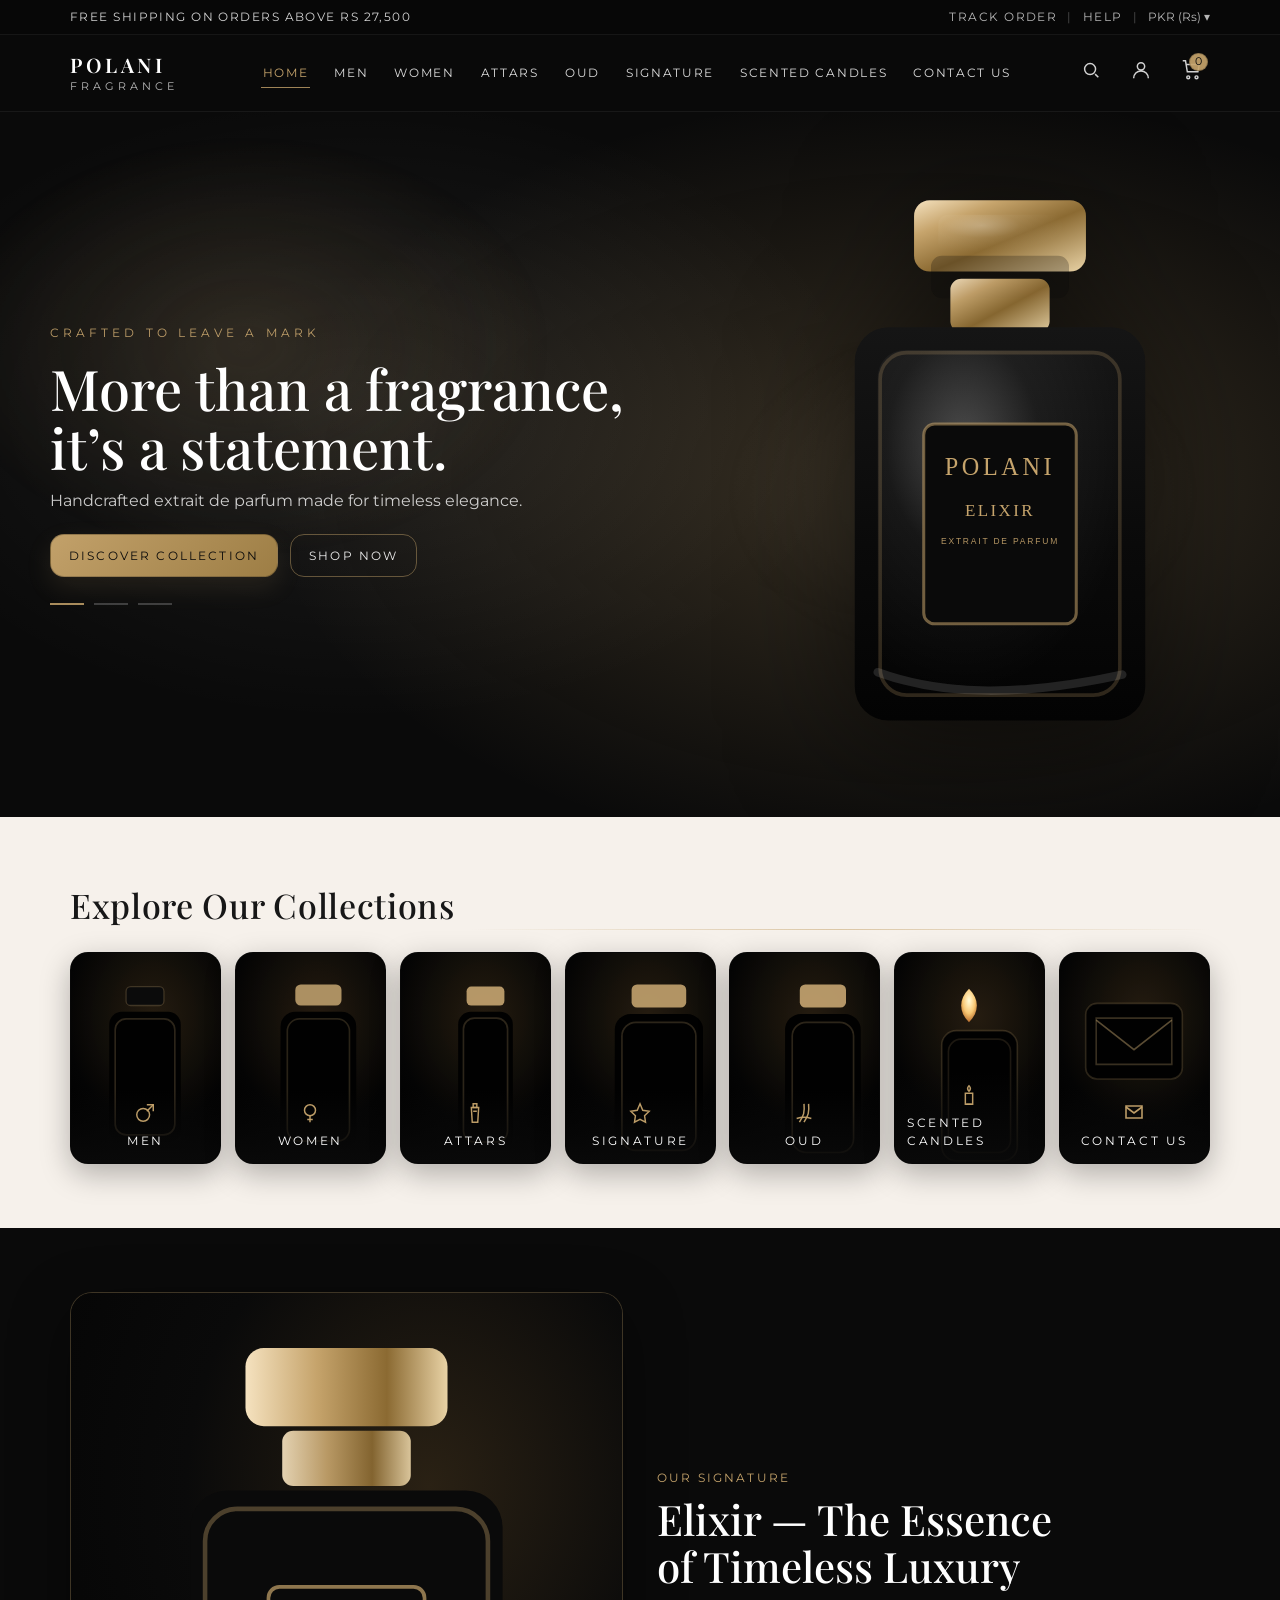
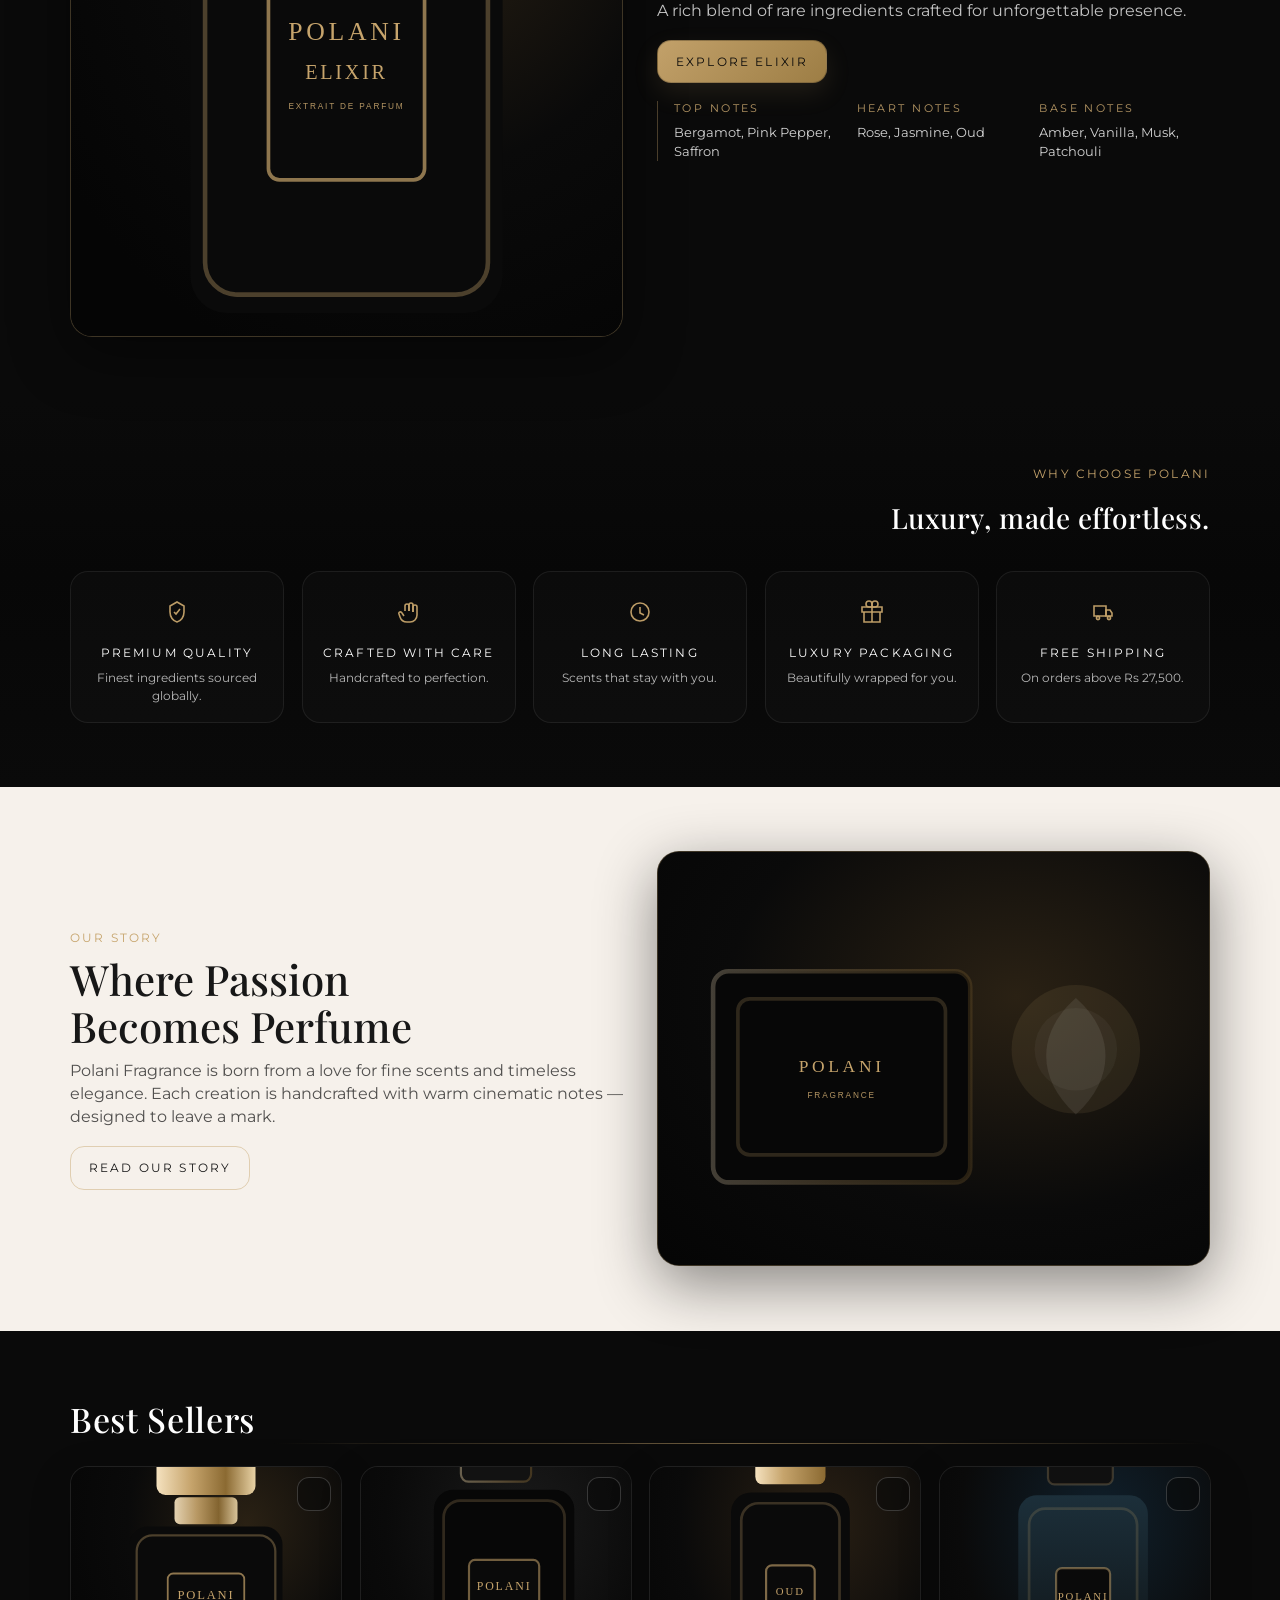
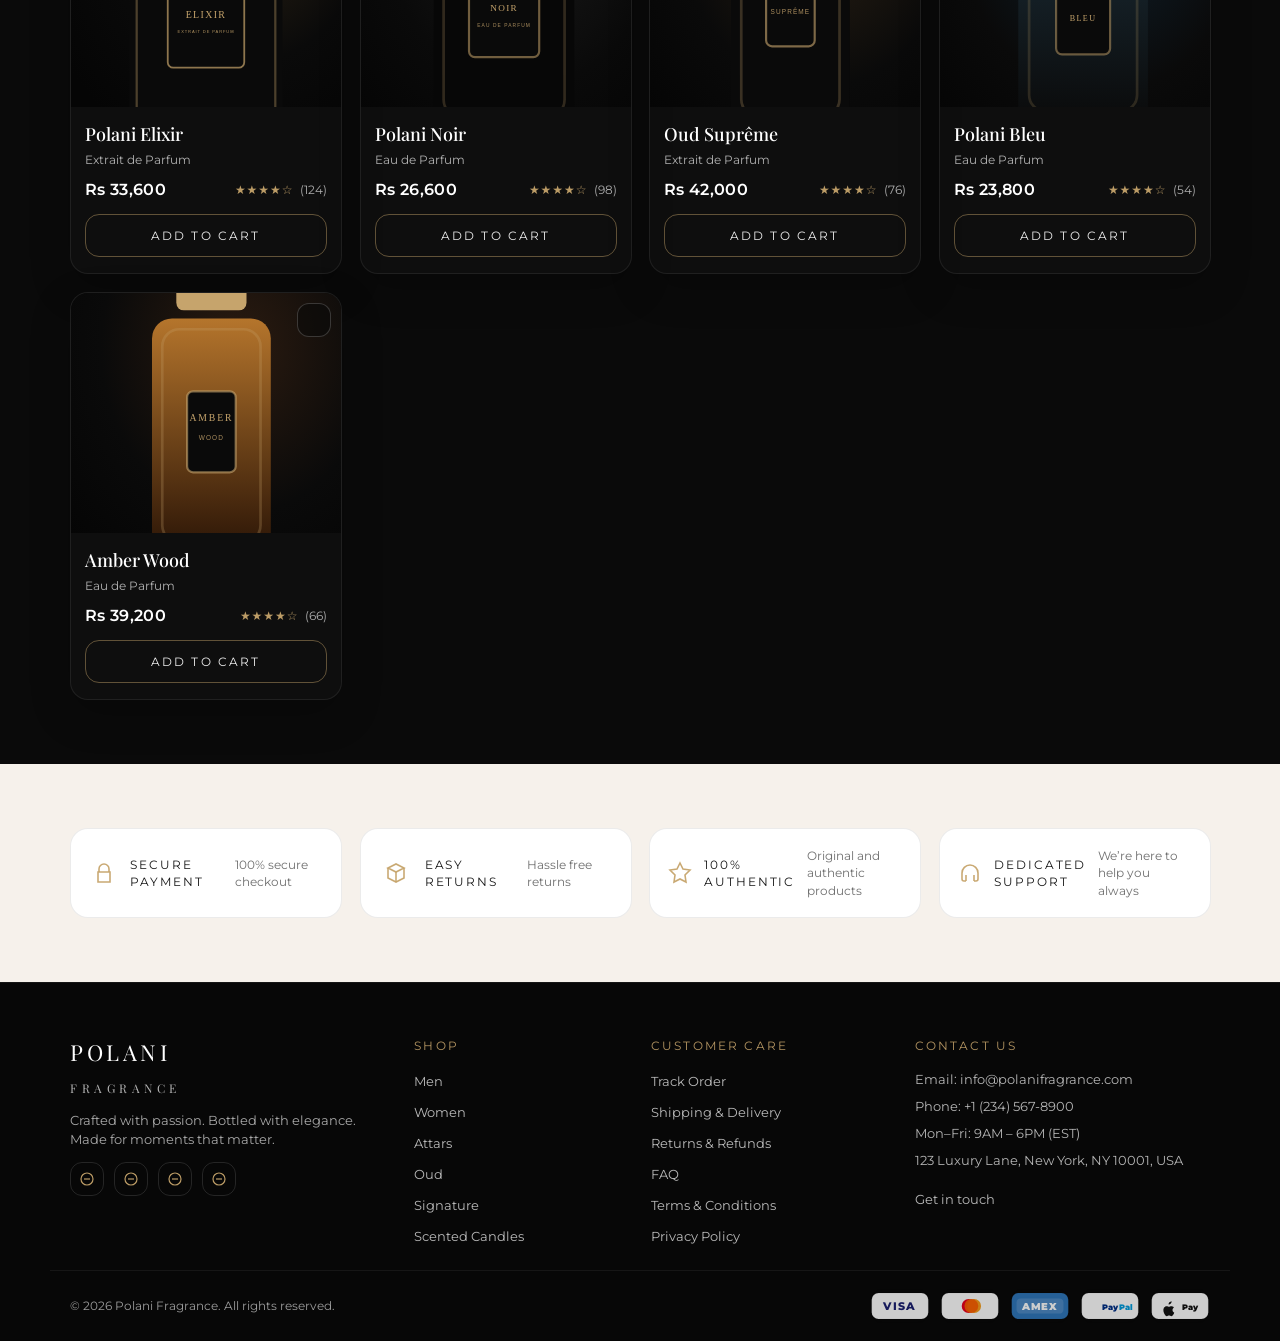
==== commit 90ea863d: "cart page ui change and added animation" ====
--- a/index.html
+++ b/index.html
@@ -23,14 +23,14 @@
 
     <div class="topbar">
       <div class="container topbar__inner">
-        <div class="topbar__left">FREE SHIPPING ON ORDERS ABOVE $99</div>
+        <div class="topbar__left">FREE SHIPPING ON ORDERS ABOVE RS 27,500</div>
         <div class="topbar__right">
           <a class="topbar__link" href="men.html">Track Order</a>
           <span class="topbar__sep">|</span>
           <a class="topbar__link" href="contact.html">Help</a>
           <span class="topbar__sep">|</span>
           <button class="topbar__btn" type="button" data-currency>
-            USD ($) <span aria-hidden="true">▾</span>
+            PKR (Rs) <span aria-hidden="true">▾</span>
           </button>
         </div>
       </div>
@@ -234,7 +234,7 @@
             <div class="feature">
               <div class="feature__icon" aria-hidden="true" data-icon="truck"></div>
               <div class="feature__title">Free Shipping</div>
-              <div class="feature__text">On orders above $99.</div>
+              <div class="feature__text">On orders above Rs 27,500.</div>
             </div>
           </div>
         </div>
@@ -342,11 +342,11 @@
       <div class="container footer__bottom">
         <div class="footer__copy">© <span data-year></span> Polani Fragrance. All rights reserved.</div>
         <div class="footer__payments" aria-label="Payments">
-          <span class="pay">VISA</span>
-          <span class="pay">MC</span>
-          <span class="pay">AMEX</span>
-          <span class="pay">PayPal</span>
-          <span class="pay">Apple Pay</span>
+          <span class="pay pay--logo" data-icon="visa" aria-hidden="true"></span>
+          <span class="pay pay--logo" data-icon="mc" aria-hidden="true"></span>
+          <span class="pay pay--logo" data-icon="amex" aria-hidden="true"></span>
+          <span class="pay pay--logo" data-icon="paypal" aria-hidden="true"></span>
+          <span class="pay pay--logo" data-icon="applepay" aria-hidden="true"></span>
         </div>
       </div>
     </footer>
@@ -370,4 +370,3 @@
     </div>
   </body>
 </html>
-
--- a/css/styles.css
+++ b/css/styles.css
@@ -11,20 +11,33 @@
   --serif: "Playfair Display", Georgia, "Times New Roman", serif;
   --sans: "Montserrat", system-ui, -apple-system, Segoe UI, Roboto, Arial, sans-serif;
   --container: 1180px;
+  --ease-out: cubic-bezier(.16, 1, .3, 1);
+  --ease-in-out: cubic-bezier(.65, 0, .35, 1);
+  --dur-1: 180ms;
+  --dur-2: 320ms;
 }
 
 *{box-sizing:border-box}
 html,body{height:100%}
+html{scroll-behavior:smooth}
 body{
   margin:0;
   font-family:var(--sans);
   background:var(--bg);
   color:var(--white);
   line-height:1.45;
+  text-rendering:optimizeLegibility;
+  -webkit-font-smoothing:antialiased;
+  -moz-osx-font-smoothing:grayscale;
 }
 img{max-width:100%; height:auto; display:block}
 a{color:inherit; text-decoration:none}
 button,input,select,textarea{font:inherit}
+
+:focus-visible{
+  outline:2px solid rgba(198,164,108,.85);
+  outline-offset:3px;
+}
 
 .container{max-width:var(--container); margin:0 auto; padding:0 20px}
 .sr-only{
@@ -114,8 +127,10 @@
   border-radius:12px;
   cursor:pointer;
   position:relative;
+  transition: background var(--dur-1) var(--ease-out), transform var(--dur-1) var(--ease-out);
 }
 .icon-btn:hover{background:rgba(255,255,255,.06)}
+.icon-btn:active{transform:translateY(1px)}
 .badge{
   position:absolute;
   top:2px; right:2px;
@@ -141,6 +156,7 @@
 .nav-toggle__bar{display:block; width:22px; height:2px; background:rgba(255,255,255,.8); margin:4px 0}
 
 .section{padding:64px 0}
+.section--tight{padding:36px 0}
 .section--ivory{background:var(--ivory); color:#171717}
 .section--dark{background:linear-gradient(180deg, #0A0A0A, #070707 45%, #0A0A0A)}
 .section-head{display:flex; align-items:flex-end; justify-content:space-between; gap:16px; margin-bottom:22px}
@@ -180,6 +196,30 @@
     radial-gradient(900px 560px at 28% 42%, rgba(255,255,255,.07), rgba(10,10,10,.0) 56%),
     linear-gradient(180deg, rgba(10,10,10,.88), rgba(10,10,10,.96));
 }
+.hero__bg:after{
+  content:"";
+  position:absolute; inset:-20%;
+  background:
+    radial-gradient(520px 360px at 30% 40%, rgba(198,164,108,.18), rgba(10,10,10,0) 60%),
+    radial-gradient(420px 300px at 70% 55%, rgba(255,255,255,.06), rgba(10,10,10,0) 62%);
+  opacity:.85;
+  transform:translate3d(-2%, -2%, 0) scale(1);
+  animation:heroGlow 10s var(--ease-in-out) infinite alternate;
+  pointer-events:none;
+}
+.hero.is-swapping .hero__img,
+.hero.is-swapping .hero__title{animation:heroSwap 520ms var(--ease-out) both}
+.hero__title{will-change:transform, opacity, filter}
+.hero__img{will-change:transform, opacity, filter}
+@keyframes heroGlow{
+  from{transform:translate3d(-2%, -2%, 0) scale(1)}
+  to{transform:translate3d(2%, 1%, 0) scale(1.02)}
+}
+@keyframes heroSwap{
+  0%{opacity:1; transform:translate3d(0,0,0); filter:blur(0)}
+  45%{opacity:0; transform:translate3d(0,8px,0); filter:blur(2px)}
+  100%{opacity:1; transform:translate3d(0,0,0); filter:blur(0)}
+}
 .hero__inner{
   position:relative;
   display:grid;
@@ -227,17 +267,25 @@
   letter-spacing:.18em;
   cursor:pointer;
   gap:10px;
-  transition: transform .15s ease, background .15s ease, border-color .15s ease, color .15s ease;
+  transition: transform var(--dur-1) var(--ease-out), box-shadow var(--dur-1) var(--ease-out), filter var(--dur-1) var(--ease-out), background var(--dur-1) var(--ease-out), border-color var(--dur-1) var(--ease-out), color var(--dur-1) var(--ease-out);
   user-select:none;
 }
-.btn:active{transform:translateY(1px)}
+.btn:hover{transform:translateY(-2px)}
+.btn:active{transform:translateY(0)}
 .btn--primary{
   background:linear-gradient(135deg, rgba(198,164,108,.98), rgba(160,128,70,.98));
   color:#0A0A0A;
   border-color:rgba(0,0,0,.22);
   box-shadow: 0 10px 26px rgba(198,164,108,.12);
 }
-.btn--primary:hover{filter:brightness(1.03)}
+.btn--primary:hover{filter:brightness(1.03); box-shadow:0 18px 48px rgba(198,164,108,.18)}
+.btn--ink{
+  background:linear-gradient(180deg, rgba(7,7,7,.98), rgba(0,0,0,.98));
+  color:rgba(255,255,255,.94);
+  border-color:rgba(255,255,255,.08);
+  box-shadow: 0 16px 46px rgba(0,0,0,.18);
+}
+.btn--ink:hover{filter:brightness(1.06)}
 .btn--ghost{
   background:transparent;
   border-color:rgba(198,164,108,.45);
@@ -263,9 +311,9 @@
   box-shadow: 0 10px 30px rgba(0,0,0,.28);
   position:relative;
   transform:translateZ(0);
-  transition: transform .18s ease, box-shadow .18s ease;
-}
-.category-card:hover{transform:translateY(-3px); box-shadow:0 18px 40px rgba(0,0,0,.34)}
+  transition: transform var(--dur-2) var(--ease-out), box-shadow var(--dur-2) var(--ease-out), border-color var(--dur-2) var(--ease-out);
+}
+.category-card:hover{transform:translateY(-3px); box-shadow:0 18px 40px rgba(0,0,0,.34); border-color:rgba(198,164,108,.24)}
 .category-card img{width:100%; height:210px; object-fit:cover; filter:saturate(.9) contrast(1.05)}
 .category-card__meta{
   position:absolute; left:0; right:0; bottom:0;
@@ -340,12 +388,16 @@
   border-radius:18px;
   overflow:hidden;
   box-shadow: 0 14px 40px rgba(0,0,0,.22);
-}
+  transform:translateZ(0);
+  transition: transform var(--dur-2) var(--ease-out), box-shadow var(--dur-2) var(--ease-out), border-color var(--dur-2) var(--ease-out);
+}
+.card:hover{transform:translateY(-4px); box-shadow:0 22px 52px rgba(0,0,0,.35); border-color:rgba(198,164,108,.22)}
 .section--ivory .card{
   background:#fff;
   border:1px solid rgba(0,0,0,.08);
   box-shadow: 0 16px 40px rgba(0,0,0,.12);
 }
+.section--ivory .card:hover{border-color:rgba(198,164,108,.28); box-shadow:0 22px 52px rgba(0,0,0,.18)}
 .card__media{position:relative; background:#0A0A0A}
 .card__media img{width:100%; height:240px; object-fit:cover}
 .wish{
@@ -354,7 +406,10 @@
   display:flex; align-items:center; justify-content:center;
   border:1px solid rgba(255,255,255,.18);
   background:rgba(10,10,10,.55);
-}
+  cursor:pointer;
+  transition: transform var(--dur-1) var(--ease-out), background var(--dur-1) var(--ease-out), border-color var(--dur-1) var(--ease-out);
+}
+.wish:hover{transform:scale(1.03); background:rgba(10,10,10,.7)}
 .wish.is-on{border-color:rgba(198,164,108,.85)}
 .card__body{padding:14px 14px 16px}
 .card__name{font-family:var(--serif); font-weight:500; margin:0; font-size:18px}
@@ -430,7 +485,9 @@
   font-size:12px;
 }
 .footer__payments{display:flex; gap:10px; opacity:.8}
-.pay{border:1px solid rgba(255,255,255,.12); padding:6px 8px; border-radius:10px; font-size:11px}
+.pay{border:1px solid rgba(255,255,255,.12); padding:6px 8px; border-radius:10px; font-size:11px; display:inline-flex; align-items:center; justify-content:center}
+.pay--logo{padding:0; width:60px; height:34px; border-radius:12px; overflow:hidden}
+.pay--logo svg{display:block}
 .social{display:flex; gap:10px}
 .social__link{
   width:34px; height:34px; border-radius:12px;
@@ -440,8 +497,23 @@
 }
 .social__link:hover{border-color:rgba(198,164,108,.85)}
 
-.drawer{position:fixed; inset:0; z-index:1500}
-.drawer__overlay{position:absolute; inset:0; background:rgba(0,0,0,.62)}
+.drawer{
+  position:fixed;
+  inset:0;
+  z-index:1500;
+  opacity:0;
+  pointer-events:none;
+  transition:opacity var(--dur-2) var(--ease-out);
+}
+.drawer.is-open{opacity:1; pointer-events:auto}
+.drawer__overlay{
+  position:absolute;
+  inset:0;
+  background:rgba(0,0,0,.62);
+  opacity:0;
+  transition:opacity var(--dur-2) var(--ease-out);
+}
+.drawer.is-open .drawer__overlay{opacity:1}
 .drawer__panel{
   position:absolute;
   right:0; top:0; bottom:0;
@@ -450,7 +522,11 @@
   border-left:1px solid rgba(255,255,255,.08);
   padding:18px;
   box-shadow: -18px 0 60px rgba(0,0,0,.5);
-}
+  transform:translate3d(16px,0,0);
+  opacity:0;
+  transition:transform var(--dur-2) var(--ease-out), opacity var(--dur-2) var(--ease-out);
+}
+.drawer.is-open .drawer__panel{transform:translate3d(0,0,0); opacity:1}
 .drawer__head{display:flex; align-items:center; justify-content:space-between; gap:12px}
 .drawer__title{font-size:12px; letter-spacing:.22em; text-transform:uppercase; color:rgba(198,164,108,.9)}
 .search{display:flex; gap:10px; margin-top:14px}
@@ -492,6 +568,8 @@
 .collection-head{display:flex; align-items:flex-end; justify-content:space-between; gap:14px; margin-bottom:16px}
 .breadcrumbs{font-size:12px; color:rgba(23,23,23,.62); letter-spacing:.08em}
 .breadcrumbs a:hover{color:#171717}
+.breadcrumbs--dark{color:rgba(255,255,255,.74)}
+.breadcrumbs--dark a:hover{color:var(--gold)}
 .collection-head__right{display:flex; align-items:center; gap:14px}
 .select select{
   padding:12px 12px;
@@ -662,9 +740,175 @@
 .accordion__body{padding:10px 0 6px}
 .kv__row{display:flex; justify-content:space-between; gap:12px; padding:6px 0; color:rgba(23,23,23,.68)}
 
+.cart-hero{
+  position:relative;
+  overflow:hidden;
+  min-height:260px;
+  display:flex;
+  align-items:center;
+}
+.cart-hero__bg{
+  position:absolute;
+  inset:0;
+  background:
+    radial-gradient(1100px 520px at 74% 58%, rgba(198,164,108,.20), rgba(10,10,10,0) 60%),
+    radial-gradient(900px 520px at 18% 40%, rgba(255,255,255,.06), rgba(10,10,10,0) 62%),
+    linear-gradient(180deg, rgba(10,10,10,.92), rgba(7,7,7,.98));
+}
+.cart-hero__bg:after{
+  content:"";
+  position:absolute; inset:0;
+  background:
+    radial-gradient(900px 420px at 64% 64%, rgba(255,255,255,.07), rgba(10,10,10,0) 62%),
+    radial-gradient(760px 380px at 30% 56%, rgba(198,164,108,.10), rgba(10,10,10,0) 66%),
+    repeating-linear-gradient(140deg, rgba(255,255,255,.02) 0 2px, rgba(10,10,10,0) 2px 16px),
+    linear-gradient(90deg, rgba(10,10,10,.92), rgba(10,10,10,.52) 45%, rgba(10,10,10,.92));
+  opacity:.62;
+  pointer-events:none;
+}
+.cart-hero:after{
+  content:"";
+  position:absolute;
+  left:0; right:0; bottom:0;
+  height:1px;
+  background:rgba(255,255,255,.08);
+  opacity:.9;
+}
+.cart-hero__inner{
+  position:relative;
+  display:grid;
+  grid-template-columns: 1fr;
+  align-items:center;
+  gap:18px;
+  padding:42px 0;
+}
+.cart-hero__title{
+  font-family:var(--serif);
+  font-weight:500;
+  margin:0 0 8px;
+  font-size:56px;
+  line-height:1.06;
+}
+.cart-hero__content{max-width:720px}
+
 .cart__head{display:flex; align-items:center; justify-content:space-between; gap:12px; margin-bottom:14px}
 .cart__grid{display:grid; grid-template-columns: 1fr 360px; gap:18px}
+.cart__grid--table{align-items:start}
 .cart__items{display:grid; gap:12px}
+.cart-empty{
+  padding:24px;
+  border:1px dashed rgba(0,0,0,.18);
+  border-radius:18px;
+  display:flex;
+  align-items:center;
+  justify-content:space-between;
+  gap:12px;
+}
+.cart-empty .muted{color:rgba(23,23,23,.68)}
+
+.cart-table{
+  background:#fff;
+  border:1px solid rgba(0,0,0,.08);
+  border-radius:18px;
+  overflow:hidden;
+}
+.cart-table__head{
+  display:grid;
+  grid-template-columns: 1.4fr 120px 180px 120px;
+  gap:16px;
+  padding:16px 16px;
+  border-bottom:1px solid rgba(0,0,0,.08);
+  background:rgba(0,0,0,.015);
+}
+.cart-table__h{
+  font-size:11px;
+  letter-spacing:.18em;
+  text-transform:uppercase;
+  color:rgba(23,23,23,.7);
+}
+.cart-table__h--product{padding-left:38px}
+.cart-table__body{display:grid}
+.cart-row{
+  display:grid;
+  grid-template-columns: 34px 1.4fr 120px 180px 120px;
+  gap:16px;
+  padding:16px 16px;
+  align-items:center;
+  border-bottom:1px solid rgba(0,0,0,.08);
+}
+.cart-row:last-child{border-bottom:0}
+.cart-row__remove{
+  width:28px; height:28px;
+  border-radius:99px;
+  border:1px solid rgba(0,0,0,.14);
+  background:#fff;
+  color:rgba(23,23,23,.65);
+  cursor:pointer;
+  display:flex; align-items:center; justify-content:center;
+  transition: transform var(--dur-1) var(--ease-out), border-color var(--dur-1) var(--ease-out), color var(--dur-1) var(--ease-out);
+}
+.cart-row__remove:hover{transform:scale(1.05); border-color:rgba(198,164,108,.5); color:#171717}
+.cart-row__product{display:flex; align-items:center; gap:14px; min-width:0}
+.cart-row__img{
+  width:86px; height:86px;
+  border-radius:14px;
+  border:1px solid rgba(0,0,0,.08);
+  background:#0A0A0A;
+  object-fit:cover;
+}
+.cart-row__info{min-width:0}
+.cart-row__name{
+  font-family:var(--serif);
+  font-weight:500;
+  font-size:20px;
+  color:#171717;
+  line-height:1.1;
+}
+.cart-row__meta{font-size:12px; color:rgba(23,23,23,.62); margin-top:4px}
+.cart-row__price,.cart-row__subtotal{color:rgba(23,23,23,.75); font-size:13px}
+.cart-row__subtotal{font-weight:600; color:#171717}
+
+.qty--boxed{
+  border:1px solid rgba(0,0,0,.16);
+  border-radius:0;
+  padding:8px 10px;
+  justify-content:space-between;
+  gap:10px;
+  width:160px;
+  background:#fff;
+}
+.qty--boxed button{
+  border:0;
+  width:28px; height:28px;
+  border-radius:0;
+  background:transparent;
+}
+.qty--boxed input{
+  border:0;
+  width:54px;
+  padding:0;
+  border-radius:0;
+  background:transparent;
+}
+
+.cart-actions{
+  display:flex;
+  align-items:center;
+  justify-content:space-between;
+  gap:12px;
+  padding:16px 16px;
+  border-top:1px solid rgba(0,0,0,.08);
+  background:rgba(0,0,0,.01);
+}
+.cart-actions__link{
+  font-size:11px;
+  letter-spacing:.18em;
+  text-transform:uppercase;
+  color:rgba(23,23,23,.72);
+}
+.cart-actions__link:hover{color:#171717}
+.cart-actions__btn{min-width:180px}
+
 .line{
   background:#fff;
   border:1px solid rgba(0,0,0,.08);
@@ -692,8 +936,92 @@
 .summary__title{font-size:12px; letter-spacing:.18em; text-transform:uppercase; color:rgba(23,23,23,.74); margin-bottom:12px}
 .summary__row{display:flex; align-items:center; justify-content:space-between; gap:12px; padding:8px 0; color:rgba(23,23,23,.7)}
 .summary__row--total{border-top:1px solid rgba(0,0,0,.08); margin-top:6px; padding-top:12px; font-weight:600; color:#171717}
+.summary--cart{
+  background:#F1ECE6;
+  border-color:rgba(0,0,0,.06);
+  border-radius:0;
+  padding:18px 18px 16px;
+}
+.summary--cart .summary__title{
+  letter-spacing:.22em;
+  position:relative;
+  padding-bottom:10px;
+  margin-bottom:10px;
+}
+.summary--cart .summary__title:after{
+  content:"";
+  position:absolute;
+  left:0;
+  bottom:0;
+  width:36px;
+  height:1px;
+  background:rgba(198,164,108,.8);
+}
+.summary--cart .summary__row{padding:9px 0; color:rgba(23,23,23,.82)}
+.summary__row--cart-total{align-items:flex-end}
+.summary__total{color:rgba(198,164,108,.92); font-size:20px}
+.summary--cart .btn{margin-top:10px}
+.summary--cart .btn + .btn{margin-top:10px}
+.summary--cart .btn{border-radius:0}
+.summary--cart .btn--ink{
+  background:#0A0A0A;
+  border-color:#0A0A0A;
+  color:#fff;
+  box-shadow:none;
+  min-height:44px;
+}
+.summary--cart .btn--ink:hover{filter:none; background:#000}
+.summary--cart .btn--ghost.btn--dark{
+  border-radius:0;
+  border-color:rgba(0,0,0,.35);
+  color:#171717;
+  background:transparent;
+  min-height:44px;
+}
+.summary--cart .btn--ghost.btn--dark:hover{border-color:rgba(0,0,0,.55); background:rgba(0,0,0,.03)}
+
+.secure{
+  border-top:1px solid rgba(0,0,0,.08);
+  margin-top:14px;
+  padding-top:14px;
+  text-align:center;
+}
+.secure__title{
+  display:flex;
+  align-items:center;
+  justify-content:center;
+  gap:8px;
+  font-size:11px;
+  letter-spacing:.18em;
+  text-transform:uppercase;
+  color:#171717;
+}
+.secure__title .icon{width:18px; height:18px}
+.secure__sub{margin-top:8px; font-size:12px}
+.secure__payments{display:flex; justify-content:center; flex-wrap:wrap; gap:10px; margin-top:10px}
+.pay--logo{border-color:rgba(0,0,0,.12); color:rgba(23,23,23,.8); background:transparent}
 .coupon{display:flex; gap:10px; margin:12px 0}
 .coupon input{flex:1; padding:12px 12px; border-radius:14px; border:1px solid rgba(0,0,0,.14)}
+.coupon--row{
+  margin:14px 0 0;
+  padding-top:12px;
+  border-top:1px solid rgba(0,0,0,.08);
+  display:flex;
+  align-items:center;
+  justify-content:space-between;
+  gap:12px;
+}
+.coupon--row .coupon__label{font-size:12px}
+.coupon__btn{
+  border:0;
+  background:transparent;
+  cursor:pointer;
+  font-size:11px;
+  letter-spacing:.18em;
+  text-transform:uppercase;
+  color:#171717;
+}
+.coupon__btn:hover{color:var(--gold)}
 .mini-note{margin-top:10px}
 .radio{display:flex; align-items:center; gap:10px; padding:6px 0; color:rgba(23,23,23,.72)}
 .radio input{accent-color:var(--gold)}
@@ -714,6 +1042,28 @@
 .icon{width:22px; height:22px}
 .feature__icon,[data-icon="quality"],[data-icon="hand"],[data-icon="clock"],[data-icon="gift"],[data-icon="truck"],
 .trust__icon,.info-row__icon,.map__pin{width:44px; height:44px}
+
+/* Scroll reveal */
+.reveal{
+  opacity:0;
+  transform:translate3d(0, 14px, 0);
+  filter:blur(2px);
+  transition:
+    opacity 700ms var(--ease-out) var(--reveal-delay, 0ms),
+    transform 800ms var(--ease-out) var(--reveal-delay, 0ms),
+    filter 800ms var(--ease-out) var(--reveal-delay, 0ms);
+  will-change: opacity, transform, filter;
+}
+.reveal.is-inview{
+  opacity:1;
+  transform:translate3d(0,0,0);
+  filter:blur(0);
+}
+
+@media (prefers-reduced-motion: reduce){
+  *, *::before, *::after{animation:none !important; transition:none !important; scroll-behavior:auto !important}
+  .reveal{opacity:1; transform:none; filter:none}
+}
 
 @media (max-width: 1100px){
   .category-grid{grid-template-columns:repeat(4, minmax(0,1fr))}
@@ -736,7 +1086,11 @@
     justify-content:flex-start;
     box-shadow: var(--shadow);
   }
-  .nav.is-open{display:flex}
+  .nav.is-open{display:flex; animation:menuIn 180ms var(--ease-out) both}
+  @keyframes menuIn{
+    from{opacity:0; transform:translate3d(0,-6px,0)}
+    to{opacity:1; transform:translate3d(0,0,0)}
+  }
   .header__inner{justify-content:space-between}
   .nav__link{padding:10px 10px; border-radius:14px}
   .nav__link:hover{background:rgba(255,255,255,.05)}
@@ -759,6 +1113,23 @@
   .contact{grid-template-columns:1fr}
   .product{grid-template-columns:1fr}
   .cart__grid,.checkout__grid{grid-template-columns:1fr}
+  .cart-hero__title{font-size:44px}
+  .cart-table__head{display:none}
+  .cart-row{
+    grid-template-columns: 28px 1fr;
+    grid-template-areas:
+      "remove product"
+      ". price"
+      ". qty"
+      ". subtotal";
+  }
+  .cart-row__remove{grid-area:remove}
+  .cart-row__product{grid-area:product}
+  .cart-row__price{grid-area:price}
+  .qty--boxed{grid-area:qty; width:min(240px, 100%)}
+  .cart-row__subtotal{grid-area:subtotal}
+  .cart-actions{flex-direction:column; align-items:stretch}
+  .cart-actions__btn{width:100%}
   .summary{position:relative; top:auto}
 }
 @media (max-width: 520px){
@@ -767,4 +1138,3 @@
   .footer__grid{grid-template-columns:1fr}
   .footer__bottom{flex-direction:column; align-items:flex-start}
 }
-
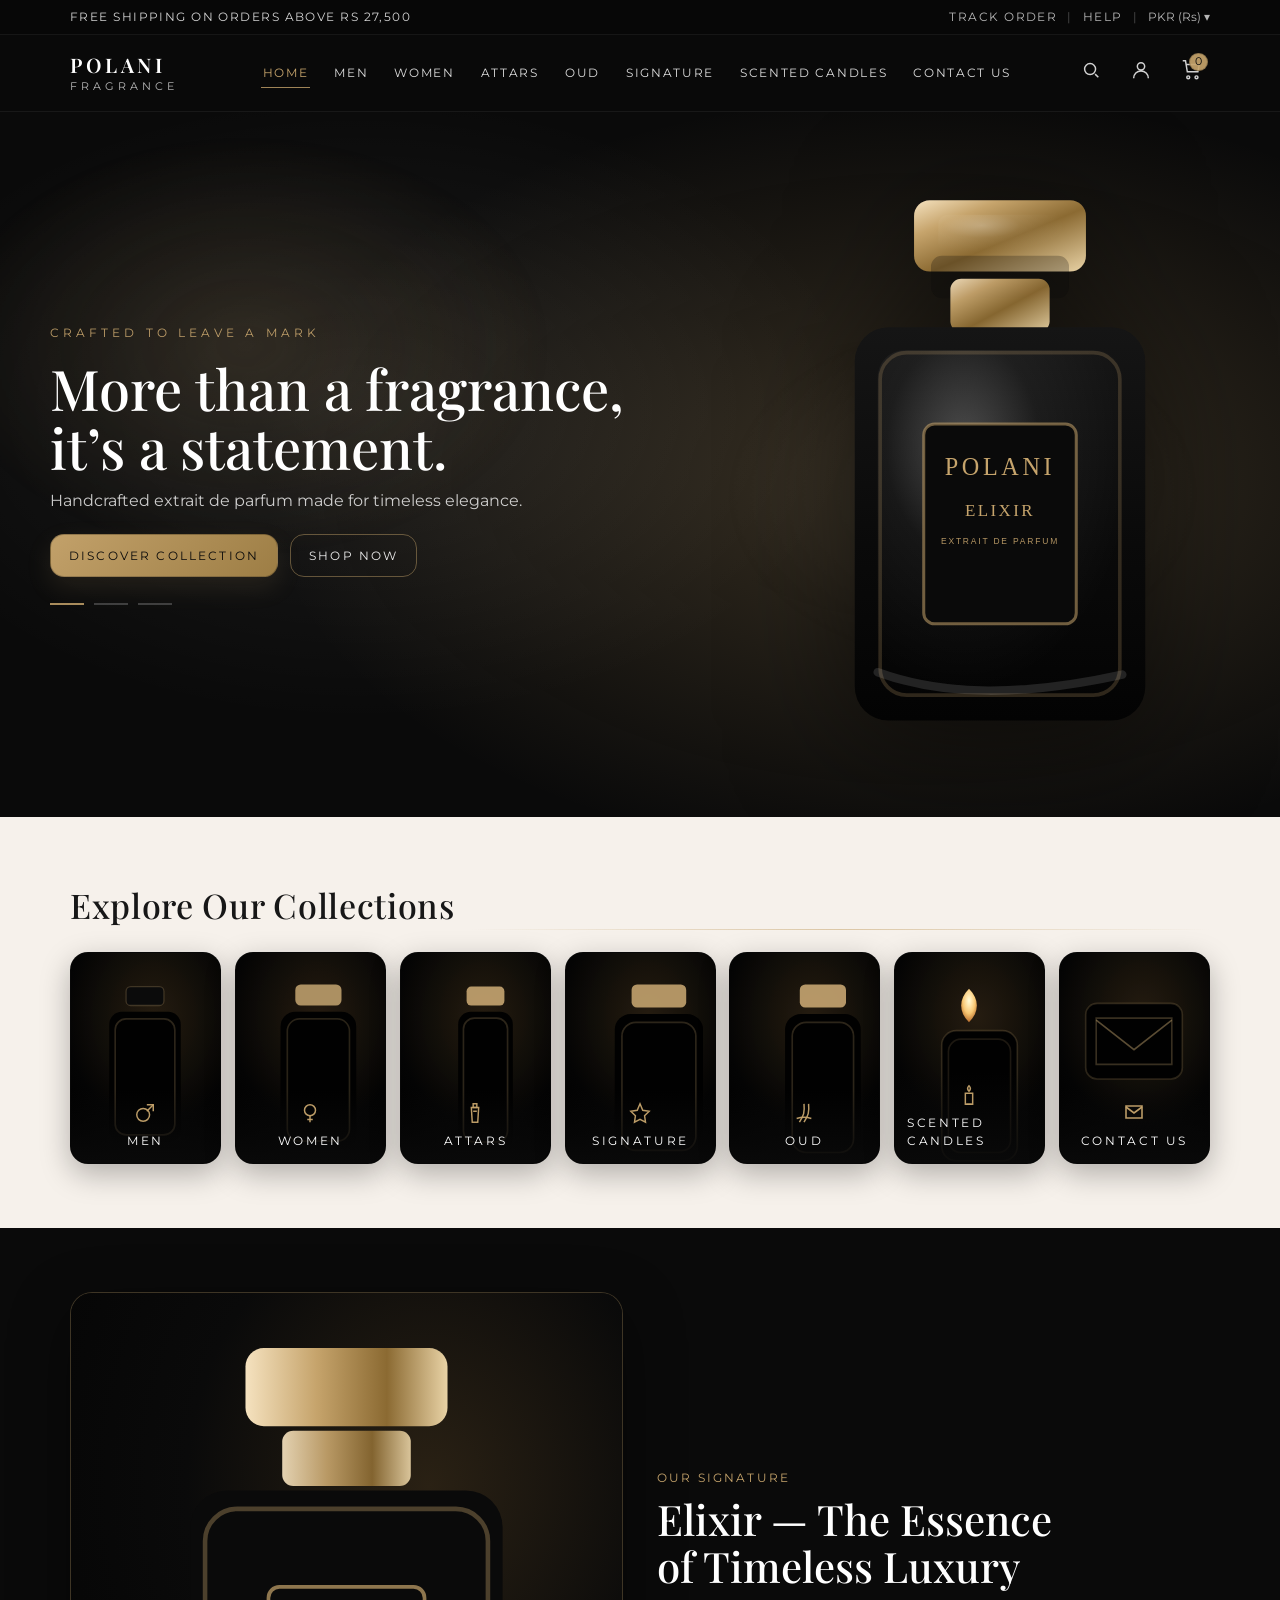
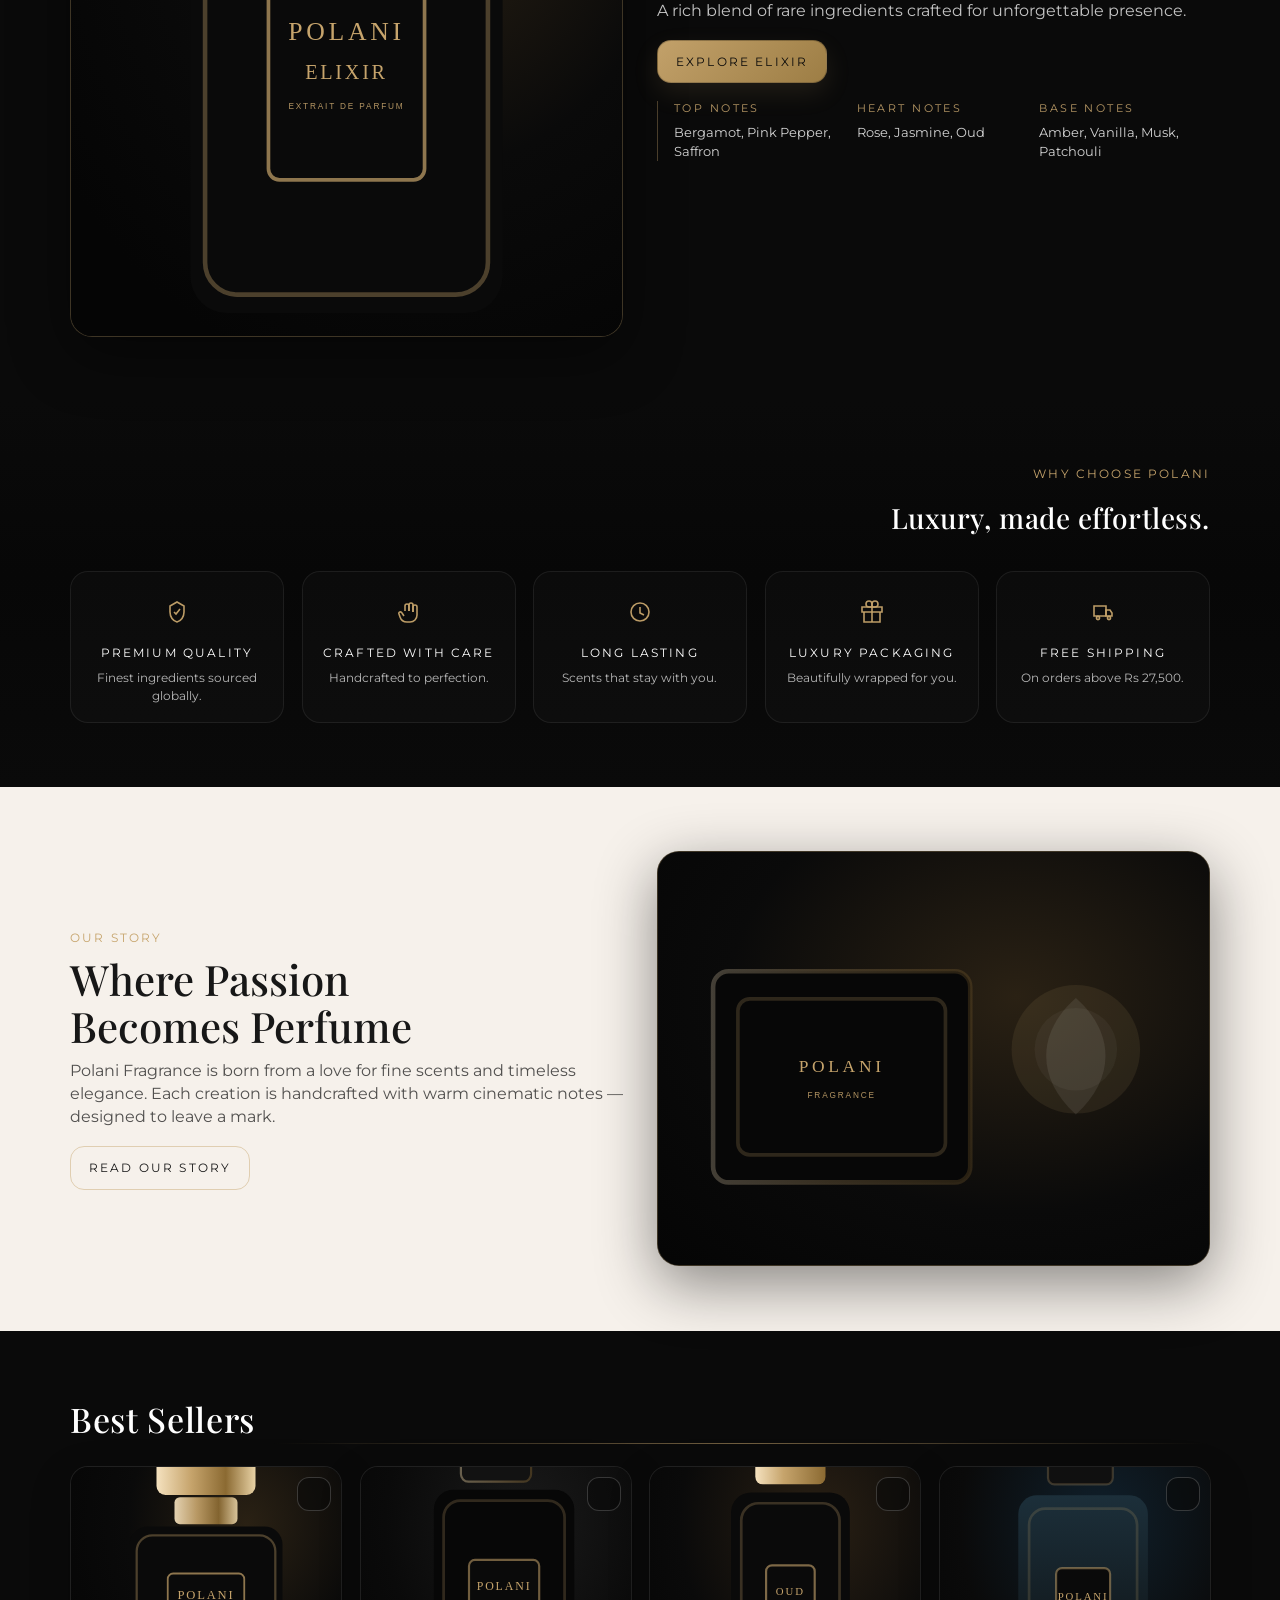
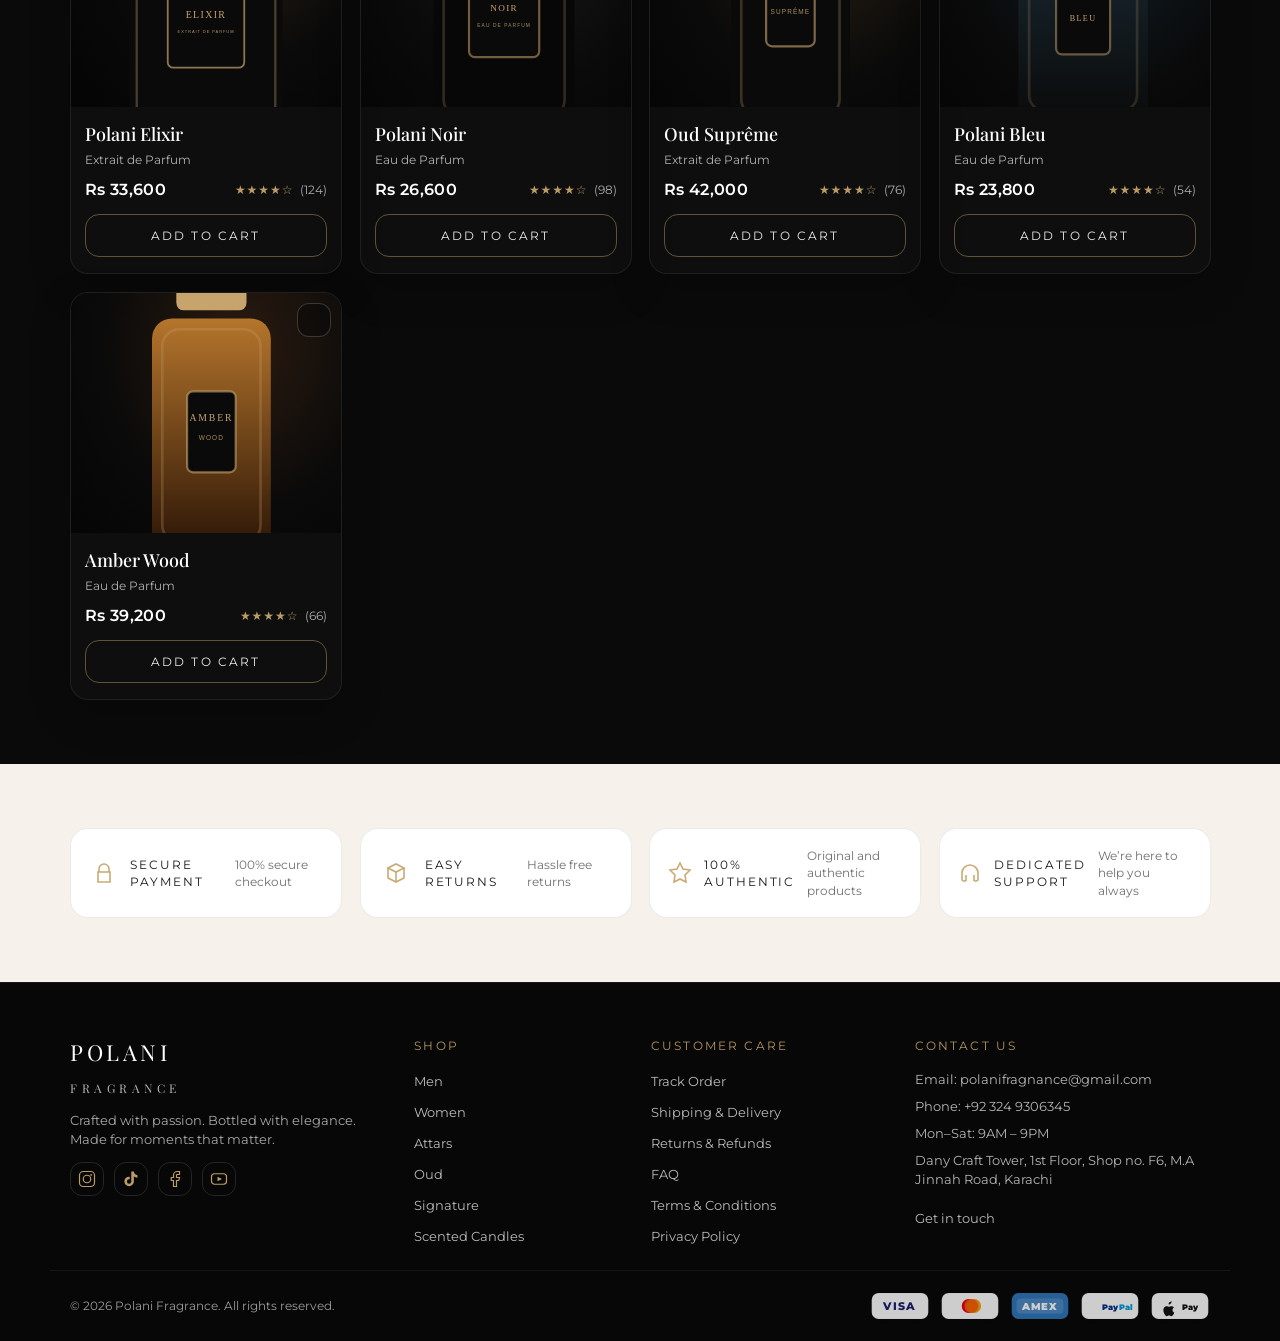
==== commit 92f2adbb: "map and contact page ui changes" ====
--- a/index.html
+++ b/index.html
@@ -331,10 +331,10 @@
 
         <div class="footer__col">
           <div class="footer__title">Contact Us</div>
-          <div class="footer__info">Email: info@polanifragrance.com</div>
-          <div class="footer__info">Phone: +1 (234) 567-8900</div>
-          <div class="footer__info">Mon–Fri: 9AM – 6PM (EST)</div>
-          <div class="footer__info">123 Luxury Lane, New York, NY 10001, USA</div>
+          <div class="footer__info">Email: polanifragnance@gmail.com</div>
+          <div class="footer__info">Phone: +92 324 9306345</div>
+          <div class="footer__info">Mon–Sat: 9AM – 9PM</div>
+          <div class="footer__info">Dany Craft Tower, 1st Floor, Shop no. F6, M.A Jinnah Road, Karachi</div>
           <a class="footer__link footer__link--cta" href="contact.html">Get in touch</a>
         </div>
       </div>
--- a/css/styles.css
+++ b/css/styles.css
@@ -655,36 +655,52 @@
   padding:18px;
   box-shadow: 0 18px 44px rgba(0,0,0,.12);
 }
-.info-row{display:flex; gap:12px; padding:14px 0; border-top:1px solid rgba(0,0,0,.08)}
+.info-row{display:flex; gap:16px; align-items:flex-start; padding:16px 0; border-top:1px solid rgba(0,0,0,.08)}
 .info-row:first-child{border-top:0; padding-top:0}
-.info-row__icon{width:44px; height:44px; border-radius:16px; background:rgba(198,164,108,.12); color:rgba(198,164,108,.95)}
+.info-row__icon{
+  width:52px; height:52px;
+  min-width:52px;
+  border-radius:50%;
+  background:#171717;
+  color:rgba(198,164,108,.95);
+  display:flex; align-items:center; justify-content:center;
+  border:1px solid rgba(198,164,108,.18);
+}
+.info-row__icon svg{display:block; width:24px; height:24px}
 .info-row__title{font-size:12px; letter-spacing:.16em; text-transform:uppercase; color:rgba(23,23,23,.72); margin-bottom:6px}
 .info-row__text{font-size:13px; color:rgba(23,23,23,.66); padding:2px 0}
 
 .map{background:#0A0A0A}
 .map__frame{
-  height:340px;
+  height:420px;
   position:relative;
-  background:
-    radial-gradient(900px 520px at 60% 45%, rgba(198,164,108,.12), rgba(10,10,10,.0) 62%),
-    linear-gradient(135deg, rgba(255,255,255,.04), rgba(255,255,255,.0) 45%),
-    #0A0A0A;
   border-top:1px solid rgba(255,255,255,.06);
   border-bottom:1px solid rgba(255,255,255,.06);
+  overflow:hidden;
+}
+.map__iframe{
+  position:absolute;
+  inset:0;
+  width:100%;
+  height:100%;
+  display:block;
 }
 .map__pin{position:absolute; left:50%; top:48%; transform:translate(-50%,-50%); width:44px; height:44px; color:rgba(198,164,108,.95)}
+.map__pin-icon{width:32px; height:32px; color:rgba(198,164,108,.95); margin:0 auto 8px}
 .map__card{
-  position:absolute; left:50%; top:56%;
-  transform:translate(-50%, 0);
-  width:min(420px, 92vw);
-  background:rgba(10,10,10,.9);
-  border:1px solid rgba(198,164,108,.22);
+  position:absolute; left:50%; top:50%;
+  transform:translate(-50%, -50%);
+  width:min(380px, 88vw);
+  background:rgba(10,10,10,.92);
+  border:1px solid rgba(198,164,108,.28);
   border-radius:20px;
-  padding:18px;
+  padding:22px 24px;
   text-align:center;
-}
-.map__brand{font-family:var(--serif); letter-spacing:.14em}
-.map__addr{color:rgba(255,255,255,.72); font-size:13px; margin:8px 0 12px}
+  backdrop-filter:blur(8px);
+  -webkit-backdrop-filter:blur(8px);
+}
+.map__brand{font-family:var(--serif); letter-spacing:.14em; color:#fff; font-size:15px; margin-bottom:4px}
+.map__addr{color:rgba(255,255,255,.72); font-size:13px; margin:8px 0 14px; line-height:1.6}
 
 .product{
   display:grid;
@@ -751,6 +767,8 @@
   position:absolute;
   inset:0;
   background:
+    linear-gradient(90deg, rgba(10,10,10,.62) 0%, rgba(10,10,10,.38) 44%, rgba(10,10,10,.12) 72%, rgba(10,10,10,.06) 100%),
+    url("../assets/cart_banner.jpeg") right center / cover no-repeat,
     radial-gradient(1100px 520px at 74% 58%, rgba(198,164,108,.20), rgba(10,10,10,0) 60%),
     radial-gradient(900px 520px at 18% 40%, rgba(255,255,255,.06), rgba(10,10,10,0) 62%),
     linear-gradient(180deg, rgba(10,10,10,.92), rgba(7,7,7,.98));
@@ -761,9 +779,8 @@
   background:
     radial-gradient(900px 420px at 64% 64%, rgba(255,255,255,.07), rgba(10,10,10,0) 62%),
     radial-gradient(760px 380px at 30% 56%, rgba(198,164,108,.10), rgba(10,10,10,0) 66%),
-    repeating-linear-gradient(140deg, rgba(255,255,255,.02) 0 2px, rgba(10,10,10,0) 2px 16px),
-    linear-gradient(90deg, rgba(10,10,10,.92), rgba(10,10,10,.52) 45%, rgba(10,10,10,.92));
-  opacity:.62;
+    linear-gradient(90deg, rgba(10,10,10,.62), rgba(10,10,10,.22) 55%, rgba(10,10,10,.55));
+  opacity:.36;
   pointer-events:none;
 }
 .cart-hero:after{
@@ -779,6 +796,7 @@
   display:grid;
   grid-template-columns: 1fr;
   align-items:center;
+  justify-items:start;
   gap:18px;
   padding:42px 0;
 }
@@ -788,8 +806,9 @@
   margin:0 0 8px;
   font-size:56px;
   line-height:1.06;
-}
-.cart-hero__content{max-width:720px}
+  text-align:left;
+}
+.cart-hero__content{max-width:720px; width:100%; text-align:left; margin-left:0; margin-right:auto;}
 
 .cart__head{display:flex; align-items:center; justify-content:space-between; gap:12px; margin-bottom:14px}
 .cart__grid{display:grid; grid-template-columns: 1fr 360px; gap:18px}
@@ -1041,7 +1060,7 @@
 [data-icon]{display:inline-flex; align-items:center; justify-content:center}
 .icon{width:22px; height:22px}
 .feature__icon,[data-icon="quality"],[data-icon="hand"],[data-icon="clock"],[data-icon="gift"],[data-icon="truck"],
-.trust__icon,.info-row__icon,.map__pin{width:44px; height:44px}
+.trust__icon,.map__pin,.map__pin-icon{width:44px; height:44px}
 
 /* Scroll reveal */
 .reveal{
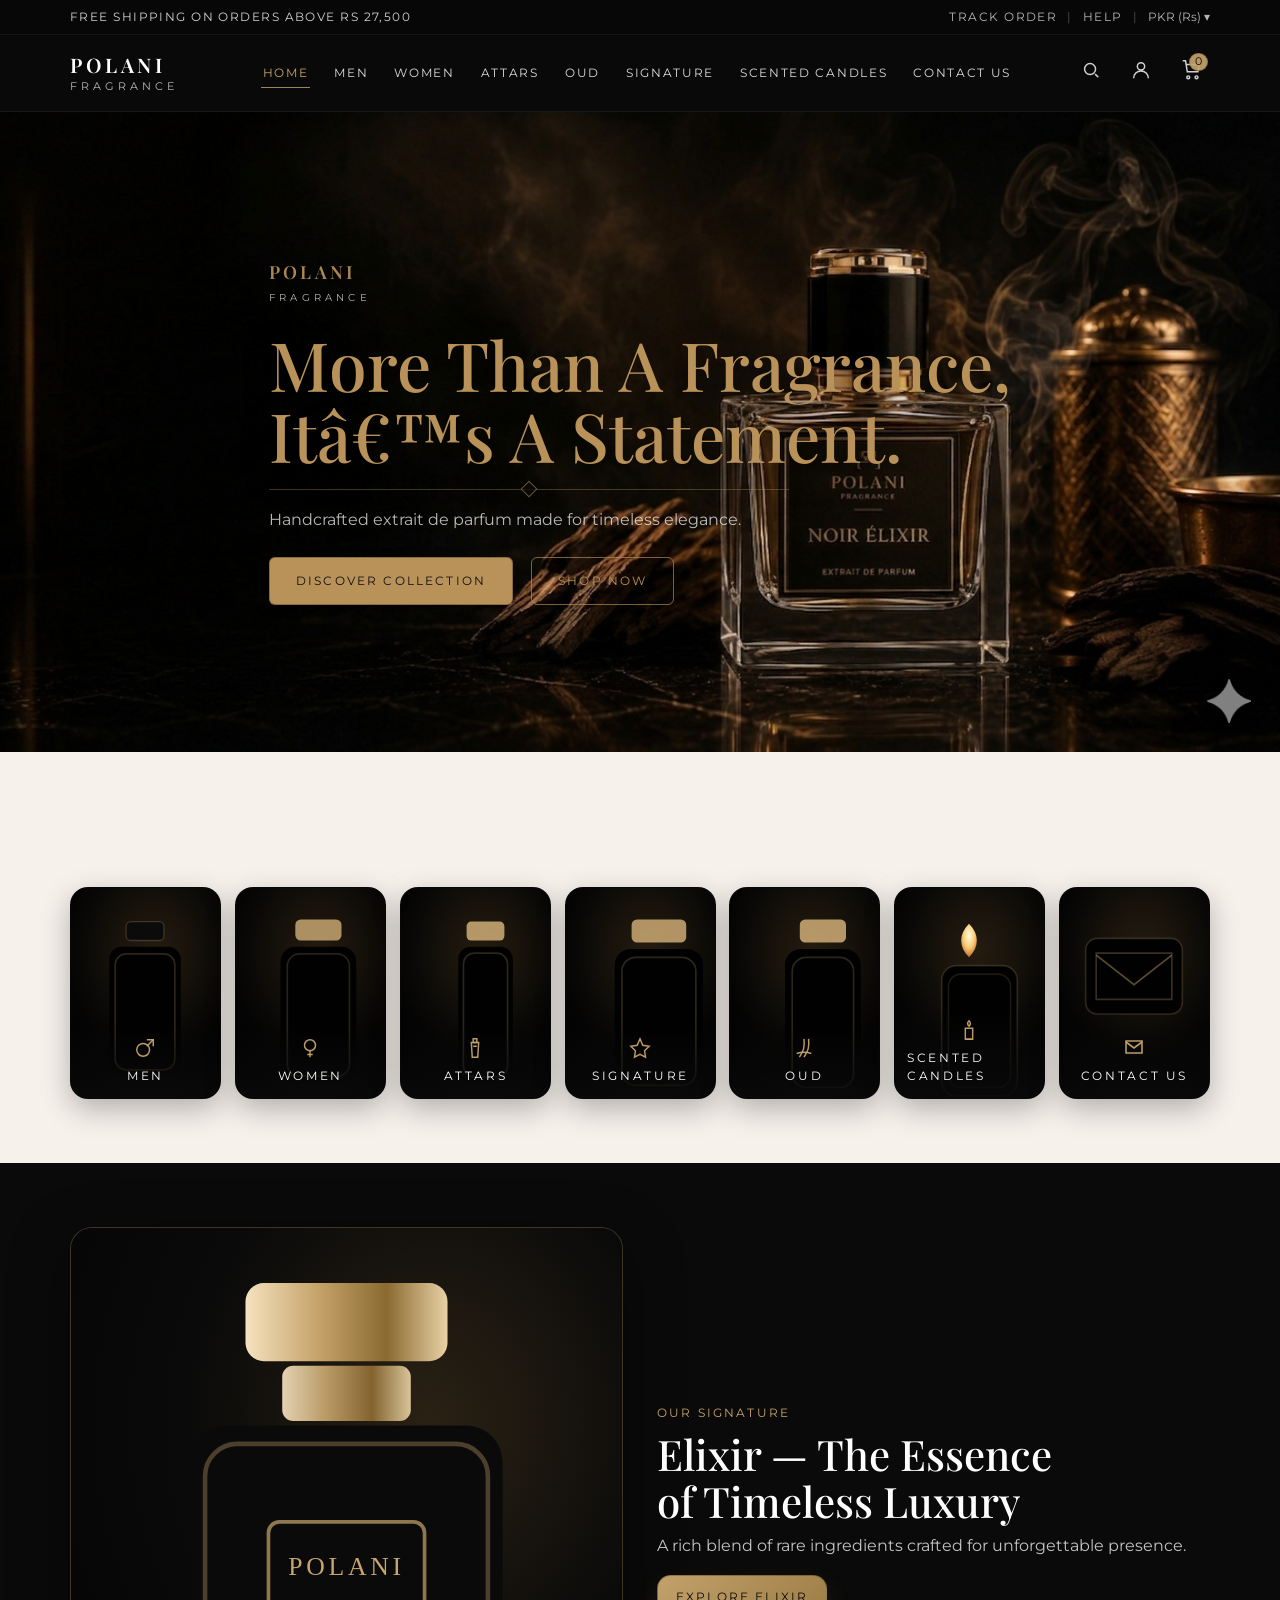
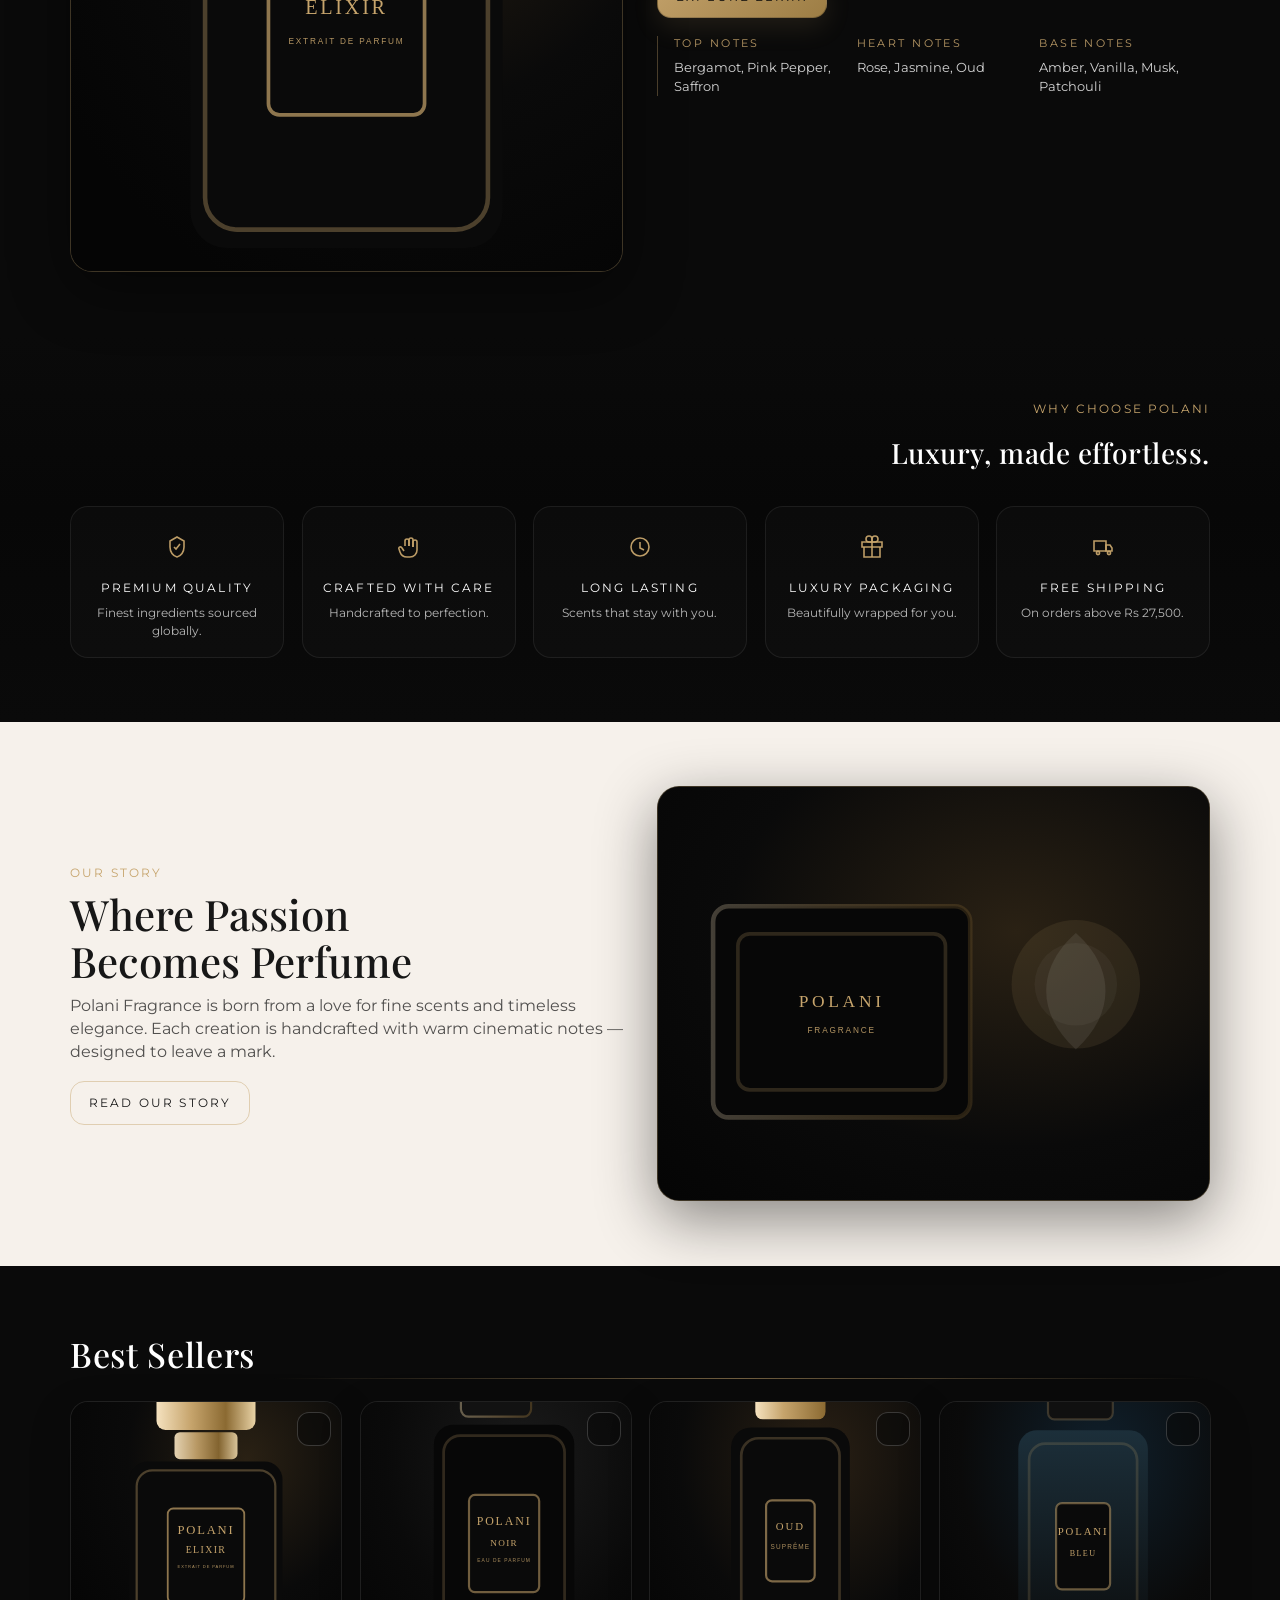
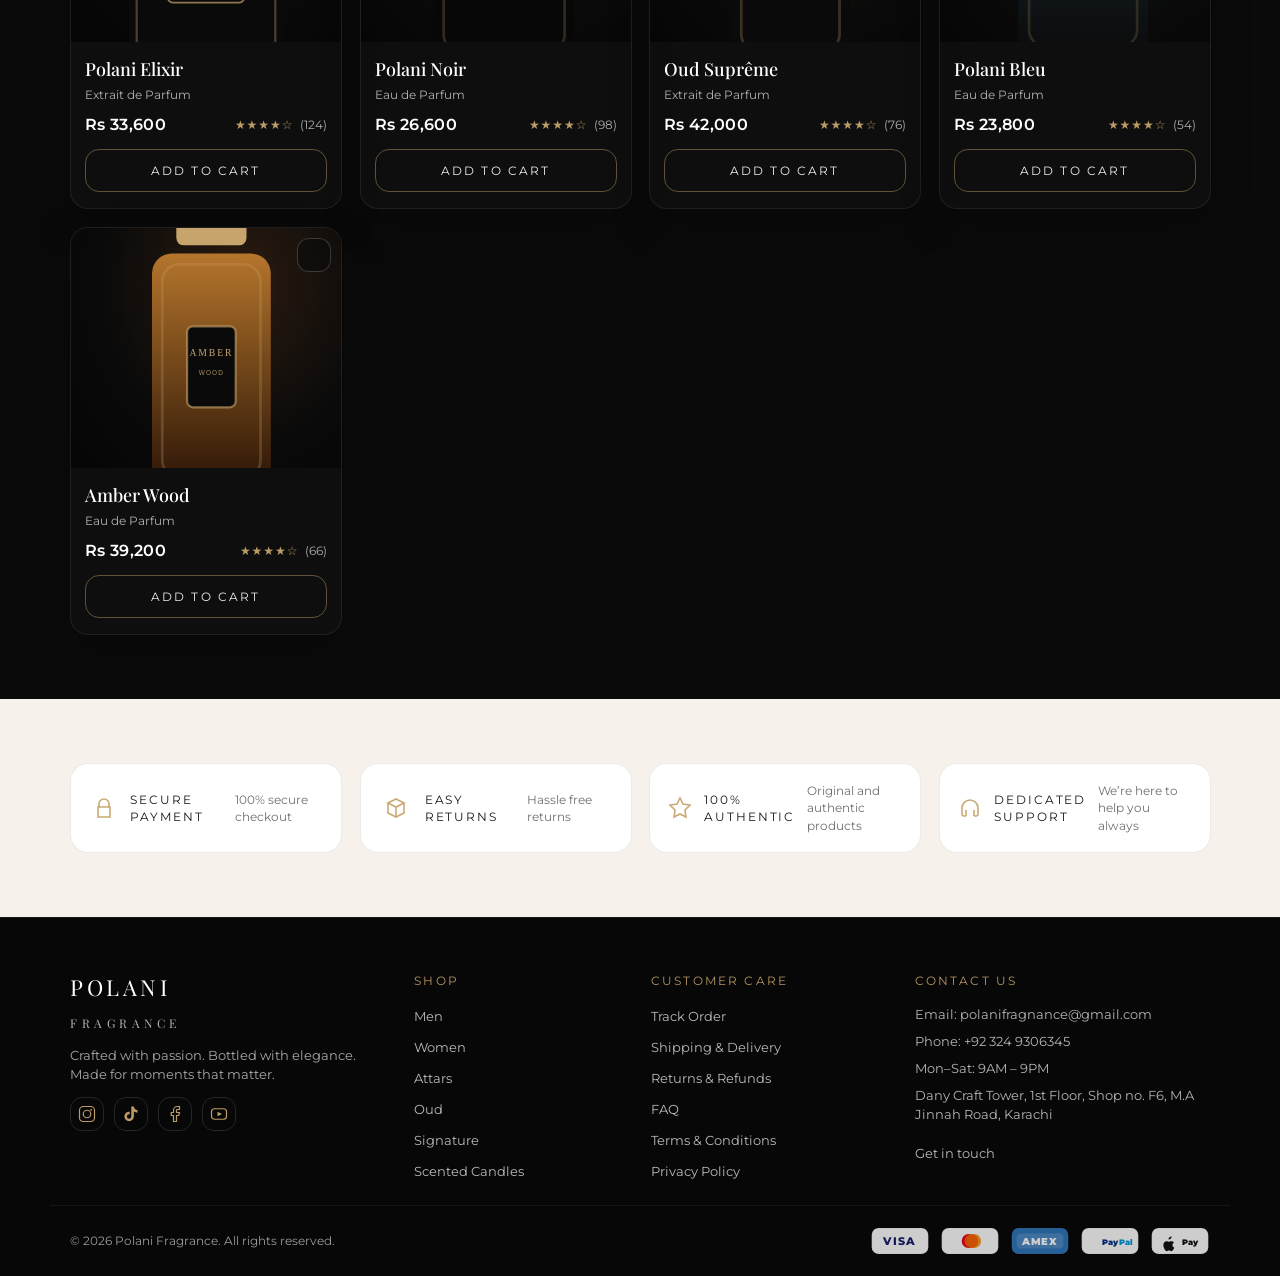
==== commit 580258d5: "home page banner changed" ====
--- a/index.html
+++ b/index.html
@@ -36,6 +36,9 @@
       </div>
     </div>
 
+
+    <!-- header -->
+
     <header class="header" data-header>
       <div class="container header__inner">
         <a class="brand" href="index.html" aria-label="Polani Fragrance Home">
@@ -75,39 +78,29 @@
       </div>
     </header>
 
+    <!-- main -->
     <main id="main">
-      <section class="hero">
+      <section class="hero hero--noir" aria-label="Featured banner">
         <div class="hero__bg" aria-hidden="true"></div>
         <div class="container hero__inner">
           <div class="hero__content">
-            <div class="hero__kicker">CRAFTED TO LEAVE A MARK</div>
-            <h1 class="hero__title">More than a fragrance,<br />it’s a statement.</h1>
-            <p class="hero__subtitle">
-              Handcrafted extrait de parfum made for timeless elegance.
-            </p>
+            <div class="hero__mark" aria-hidden="true">
+              <div class="hero__mark-word">POLANI</div>
+              <div class="hero__mark-sub">FRAGRANCE</div>
+            </div>
+
+            <h1 class="hero__title">More Than A Fragrance,<br />Itâ€™s A Statement.</h1>
+            <div class="hero__divider" aria-hidden="true"></div>
+            <p class="hero__subtitle">Handcrafted extrait de parfum made for timeless elegance.</p>
+
             <div class="hero__actions">
               <a class="btn btn--primary" href="men.html">Discover Collection</a>
               <a class="btn btn--ghost" href="men.html#bestsellers">Shop Now</a>
             </div>
-
-            <div class="hero-dots" aria-label="Featured slides">
-              <button class="hero-dots__dot is-active" type="button" data-hero-dot="0">
-                <span class="sr-only">Slide 1</span>
-              </button>
-              <button class="hero-dots__dot" type="button" data-hero-dot="1">
-                <span class="sr-only">Slide 2</span>
-              </button>
-              <button class="hero-dots__dot" type="button" data-hero-dot="2">
-                <span class="sr-only">Slide 3</span>
-              </button>
-            </div>
-          </div>
-
-          <div class="hero__media" aria-hidden="true">
-            <img class="hero__img" src="assets/hero-bottle.svg" alt="" />
-          </div>
-        </div>
-      </section>
+          </div>
+        </div>
+      </section>
+      
 
       <section class="section section--ivory" id="collections">
         <div class="container">
--- a/css/styles.css
+++ b/css/styles.css
@@ -188,6 +188,73 @@
   display:flex;
   align-items:center;
   overflow:hidden;
+}
+.hero--noir .hero__inner{grid-template-columns:1fr; padding:88px 0}
+.hero--noir .hero__bg{
+  background-image:url("../assets/hero-noir-elixir.png");
+  background-size:cover;
+  background-position:right center;
+  background-repeat:no-repeat;
+}
+.hero--noir .hero__bg:after{display:none}
+.hero--noir .hero__content{max-width:760px}
+.hero--noir .hero__title{
+  font-size:68px;
+  color:#b9925a;
+  text-shadow:0 10px 30px rgba(0,0,0,.55);
+}
+.hero--noir .hero__subtitle{max-width:560px; color:rgba(255,255,255,.72)}
+.hero--noir .hero__actions{margin-top:26px; gap:18px}
+.hero--noir .btn{border-radius:6px; padding:13px 26px; min-height:48px}
+.hero--noir .btn--primary{
+  background:#b9925a;
+  color:#101010;
+  border-color:rgba(0,0,0,.26);
+  box-shadow:none;
+}
+.hero--noir .btn--primary:hover{filter:brightness(1.04); box-shadow:none}
+.hero--noir .btn--ghost{
+  border-color:rgba(185,146,90,.65);
+  color:#b9925a;
+  background:transparent;
+}
+.hero--noir .btn--ghost:hover{border-color:rgba(185,146,90,.95); color:#c6a46c}
+
+.hero__mark{
+  display:inline-flex;
+  flex-direction:column;
+  gap:6px;
+  margin-bottom:22px;
+}
+.hero__mark-word{
+  font-family:var(--serif);
+  font-weight:600;
+  letter-spacing:.18em;
+  font-size:18px;
+  color:rgba(185,146,90,.92);
+}
+.hero__mark-sub{
+  font-size:10px;
+  letter-spacing:.42em;
+  color:rgba(255,255,255,.7);
+}
+.hero__divider{
+  width:min(520px, 100%);
+  height:1px;
+  background:rgba(185,146,90,.35);
+  margin:18px 0 18px;
+  position:relative;
+}
+.hero__divider:after{
+  content:"";
+  position:absolute;
+  left:50%;
+  top:50%;
+  width:10px;
+  height:10px;
+  transform:translate(-50%, -50%) rotate(45deg);
+  border:1px solid rgba(185,146,90,.55);
+  background:rgba(10,10,10,.72);
 }
 .hero__bg{
   position:absolute; inset:0;
@@ -1116,6 +1183,9 @@
   .hero__inner,.collection-hero__inner{grid-template-columns:1fr}
   .hero__media{justify-content:center; margin-top:10px}
   .hero__title{font-size:44px}
+  .hero--noir .hero__inner{padding:64px 0}
+  .hero--noir .hero__title{font-size:46px}
+  .hero--noir .btn{width:auto}
   .collection-hero__title{font-size:44px}
   .split{grid-template-columns:1fr}
   .split--reverse .split__media{order:0}
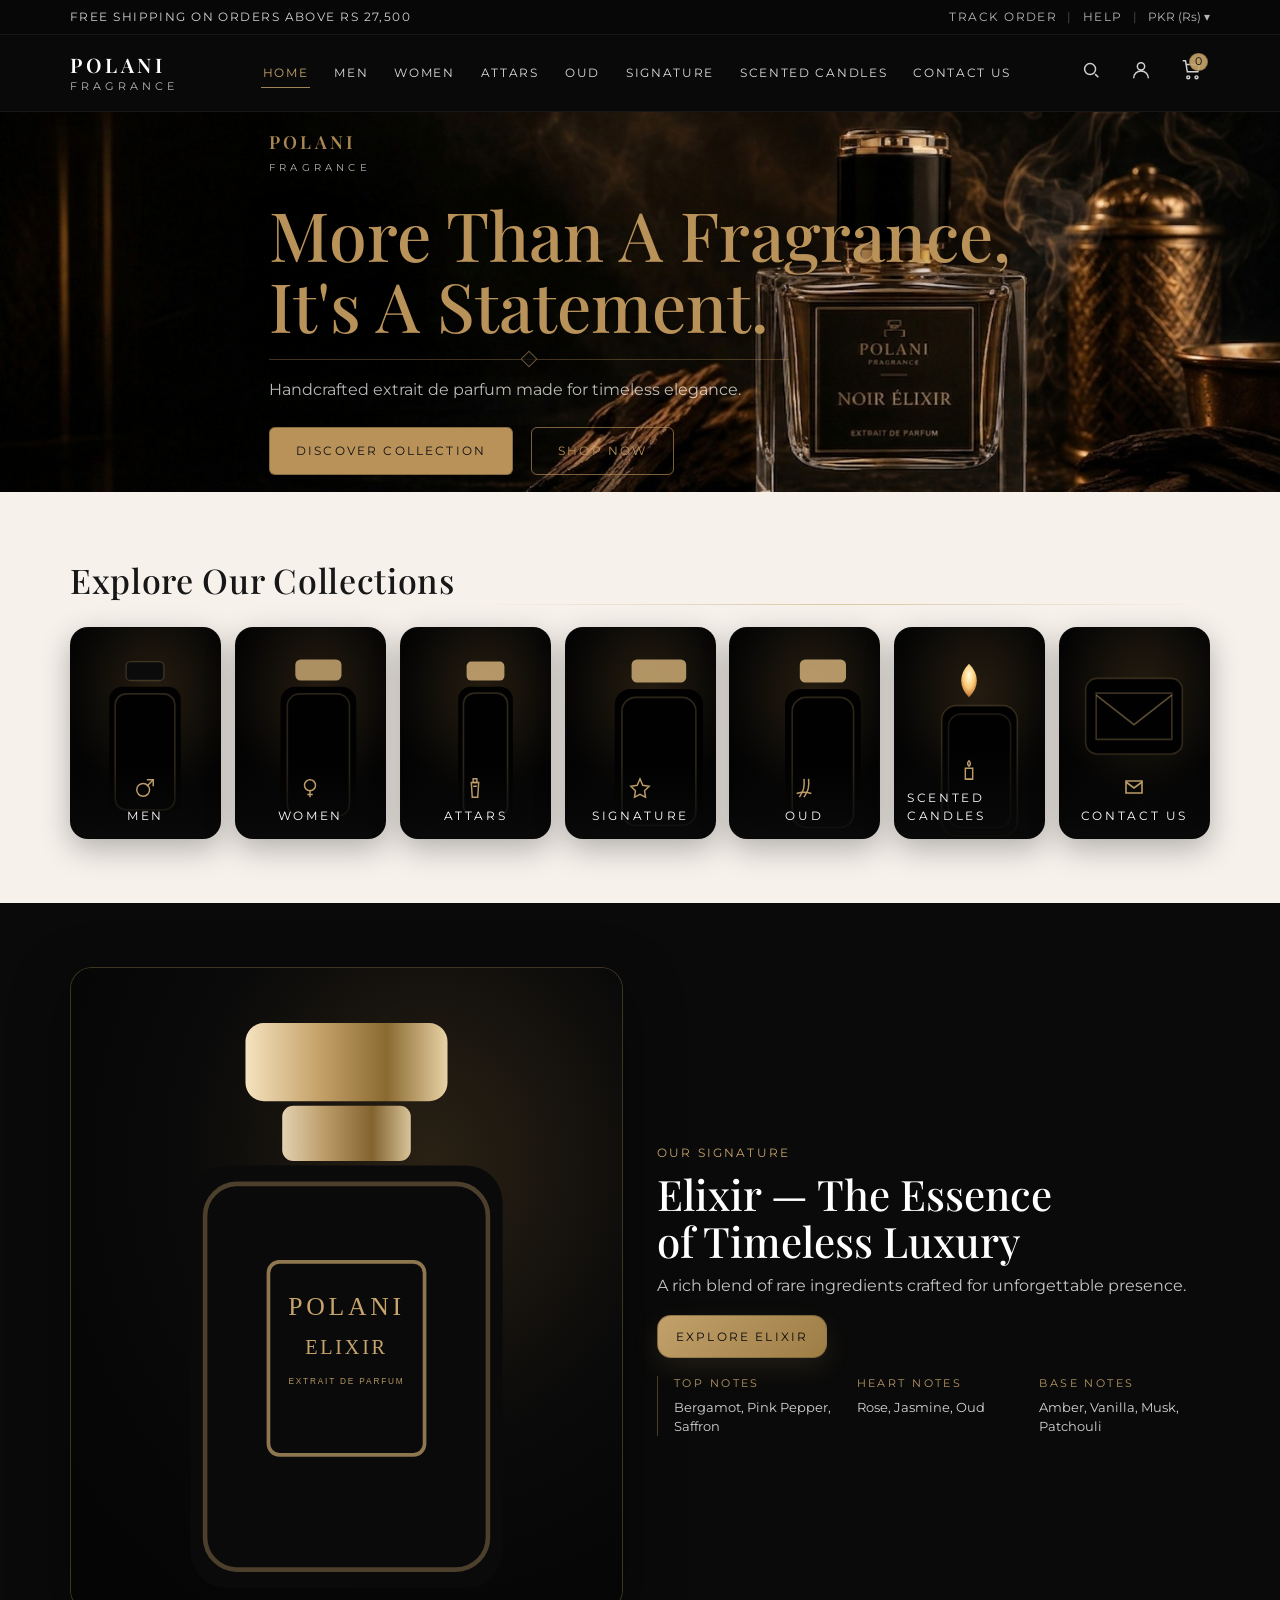
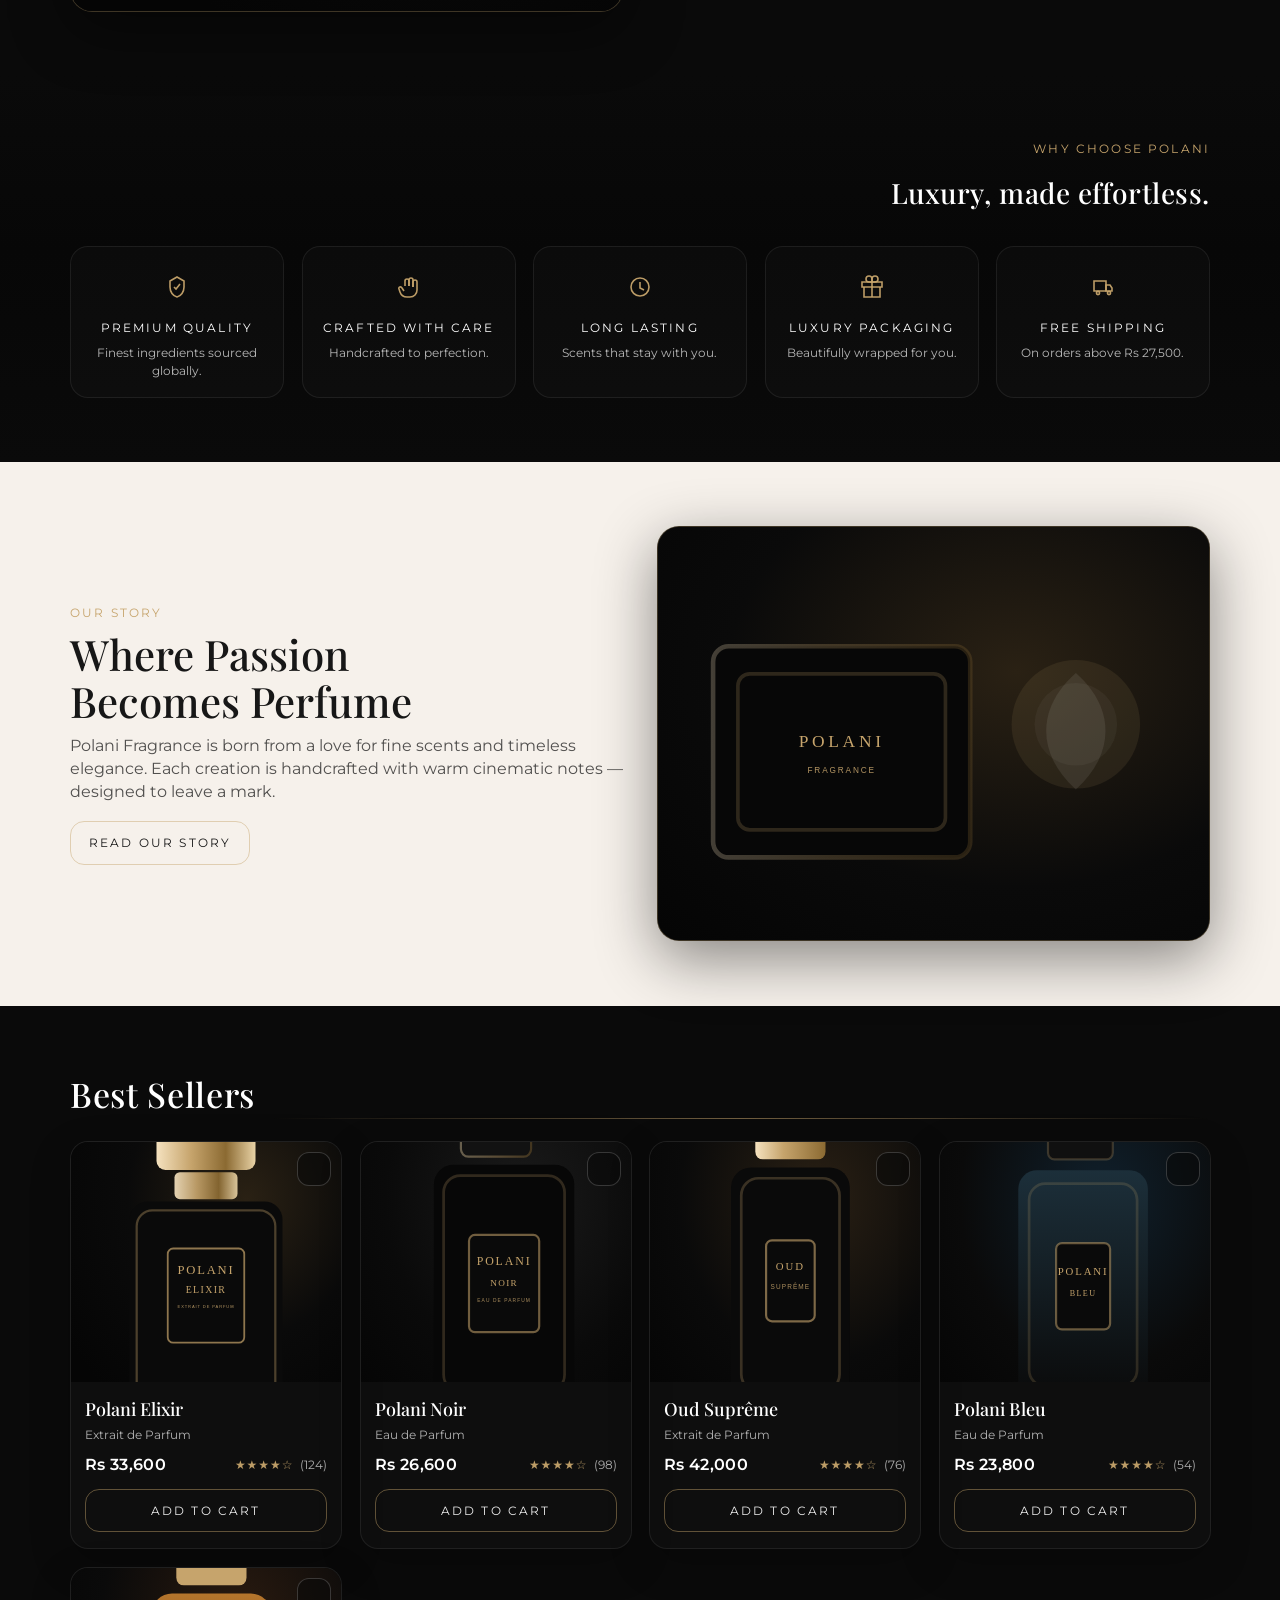
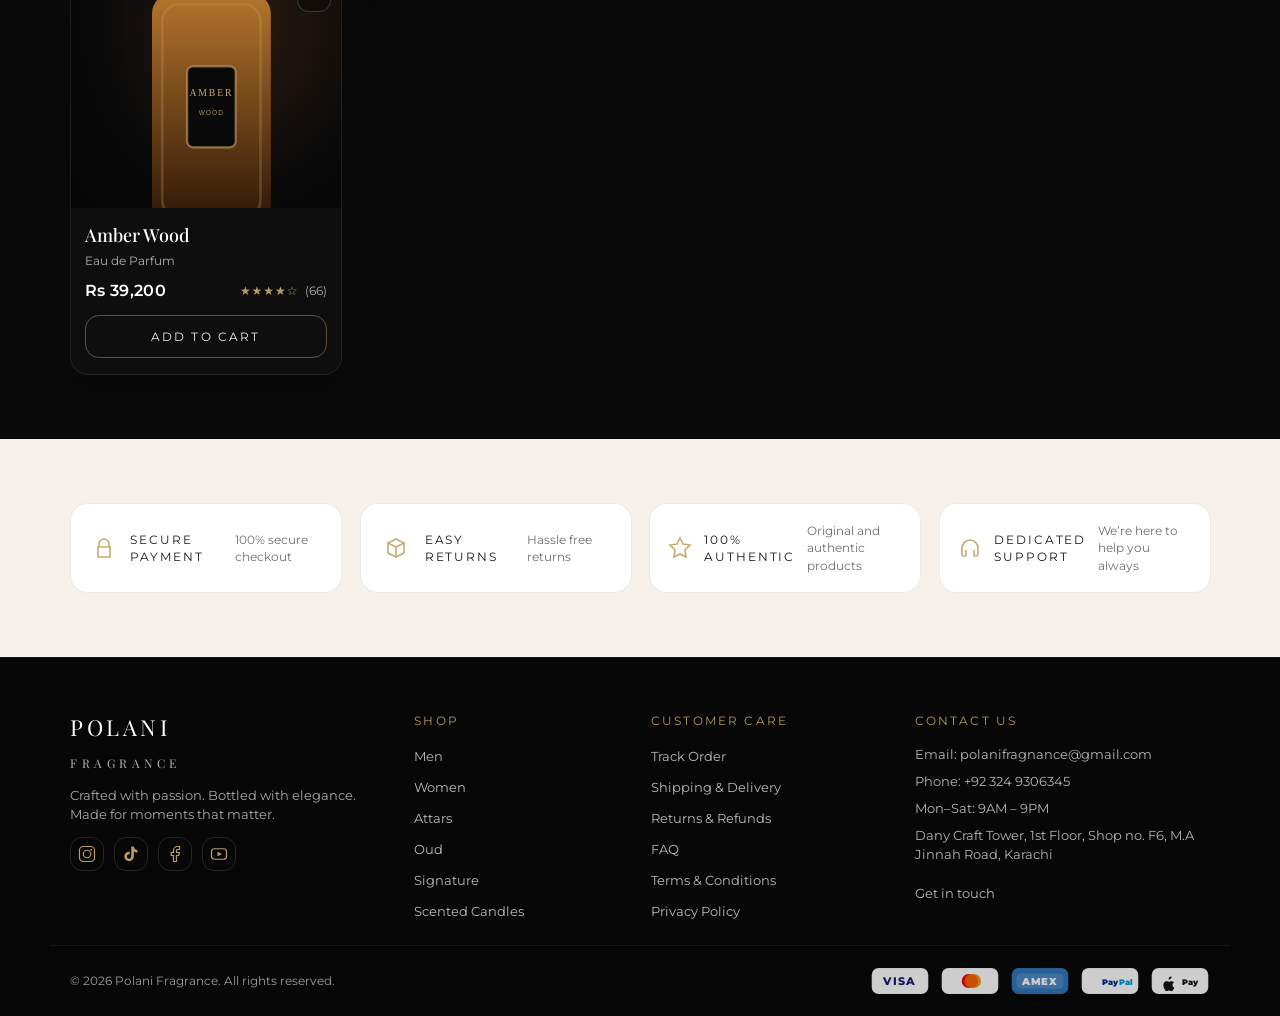
==== commit ee018d95: "hero_banner hight" ====
--- a/index.html
+++ b/index.html
@@ -89,7 +89,7 @@
               <div class="hero__mark-sub">FRAGRANCE</div>
             </div>
 
-            <h1 class="hero__title">More Than A Fragrance,<br />Itâ€™s A Statement.</h1>
+            <h1 class="hero__title">More Than A Fragrance,<br />It's A Statement.</h1>
             <div class="hero__divider" aria-hidden="true"></div>
             <p class="hero__subtitle">Handcrafted extrait de parfum made for timeless elegance.</p>
 
--- a/css/styles.css
+++ b/css/styles.css
@@ -184,7 +184,7 @@
 
 .hero{
   position:relative;
-  min-height:640px;
+  height:380px;
   display:flex;
   align-items:center;
   overflow:hidden;
